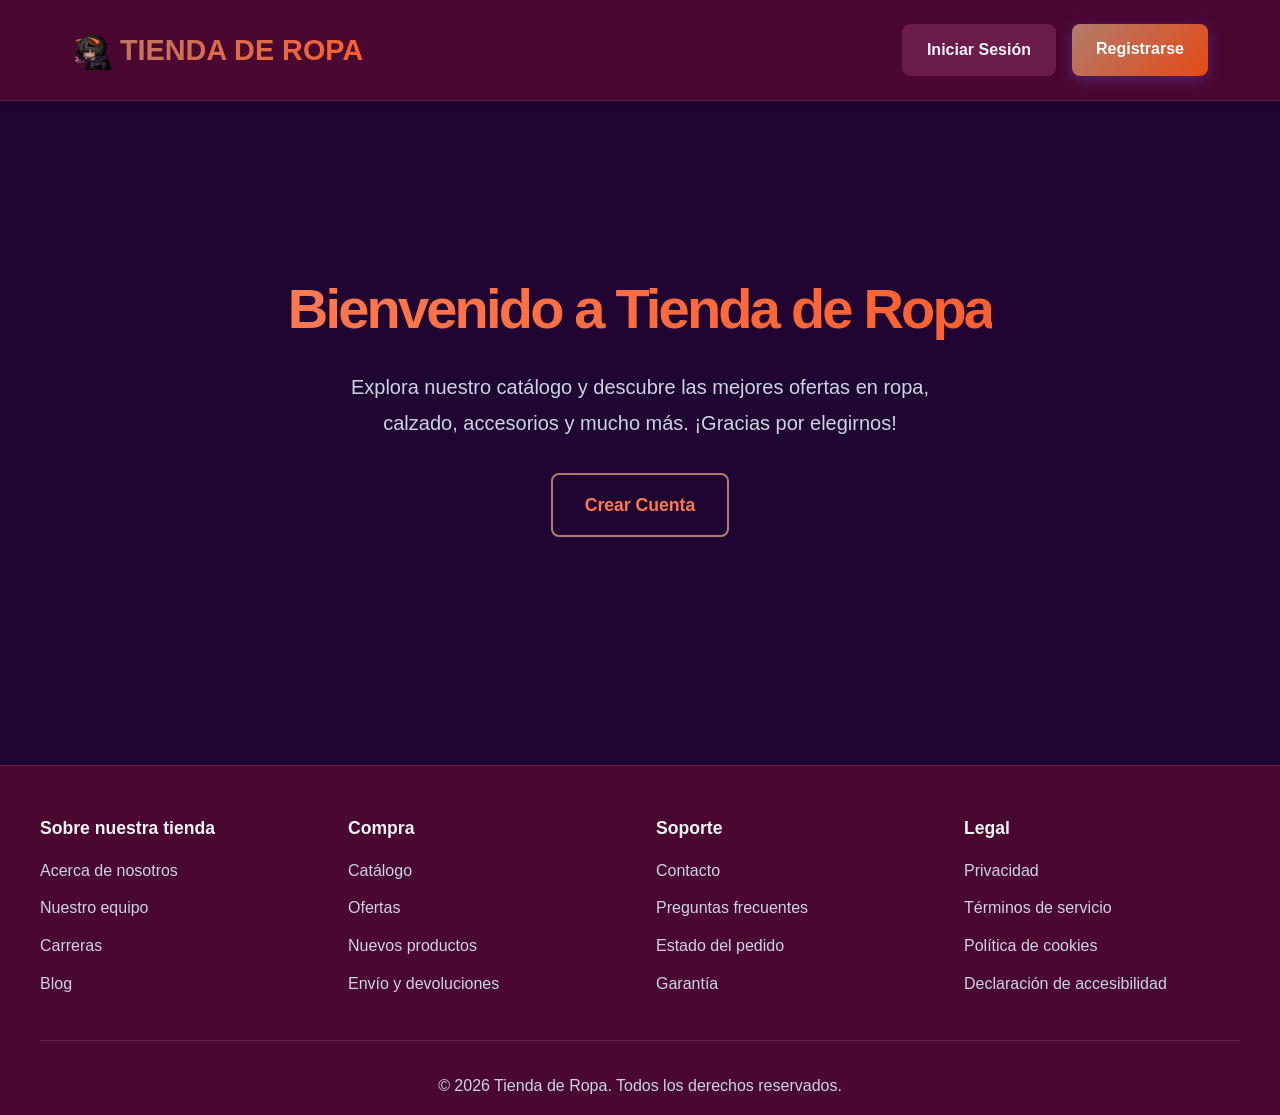
==== IU/index.html @ fde26432 "iu se crea panel de login y regirter ademas se genra la base la pagina base" ====
<!DOCTYPE html>
<html lang="es">
<head>
  <meta charset="UTF-8">
  <meta name="viewport" content="width=device-width, initial-scale=1.0">
  <title>Tienda de Ropa -</title>
  <link rel="icon" type="image/png" href="img/APOLO_2 (1).png">
  <link rel="stylesheet" href="styles.css">
</head>
<body>
  <!-- ==================== HEADER Y NAVEGACIÓN ==================== -->
  <header>
    <nav>
      <div class="logo">
        <img src="img/APOLO_2 (1).png" alt="Logo Tienda de Ropa">
        <a href="index.html">TIENDA DE ROPA</a>
      </div>
    
      </ul>
      <div class="nav-auth">
        <a href="login.html" class="btn btn-secondary">Iniciar Sesión</a>
        <a href="register.html" class="btn btn-primary">Registrarse</a>
      </div>
    </nav>
  </header>


  <section class="hero" id="inicio">
    <h1>Bienvenido a Tienda de Ropa</h1>
    <p>Explora nuestro catálogo y descubre las mejores ofertas en ropa, calzado, accesorios y mucho más. ¡Gracias por elegirnos!</p>
    <div class="hero-buttons">
 
      <a href="register.html" class="btn btn-outline">Crear Cuenta</a>
    </div>
  </section>




  <!-- ==================== FOOTER ==================== -->
  <footer>
    <div class="footer-content">
      <div class="footer-section">
        <h3>Sobre nuestra tienda</h3>
        <ul>
          <li><a href="#">Acerca de nosotros</a></li>
          <li><a href="#">Nuestro equipo</a></li>
          <li><a href="#">Carreras</a></li>
          <li><a href="#">Blog</a></li>
        </ul>
      </div>
      <div class="footer-section">
        <h3>Compra</h3>
        <ul>
          <li><a href="#">Catálogo</a></li>
          <li><a href="#">Ofertas</a></li>
          <li><a href="#">Nuevos productos</a></li>
          <li><a href="#">Envío y devoluciones</a></li>
        </ul>
      </div>
      <div class="footer-section">
        <h3>Soporte</h3>
        <ul>
          <li><a href="#">Contacto</a></li>
          <li><a href="#">Preguntas frecuentes</a></li>
          <li><a href="#">Estado del pedido</a></li>
          <li><a href="#">Garantía</a></li>
        </ul>
      </div>
      <div class="footer-section">
        <h3>Legal</h3>
        <ul>
          <li><a href="#">Privacidad</a></li>
          <li><a href="#">Términos de servicio</a></li>
          <li><a href="#">Política de cookies</a></li>
          <li><a href="#">Declaración de accesibilidad</a></li>
        </ul>
      </div>
    </div>
    <div class="footer-bottom">
      <p>&copy; 2026     Tienda de Ropa. Todos los derechos reservados.</p>
    </div>
  </footer>

  <script>
    // Agregar funcionalidad a los botones (conectar con backend después)
    document.querySelectorAll('.btn-primary').forEach(btn => {
      btn.addEventListener('click', function(e) {
        if (this.textContent.includes('Agregar al Carrito')) {
          e.preventDefault();
          alert('Producto agregado al carrito. Pronto se conectará con el backend.');
        }
      });
    });
  </script>
</body>
</html>
---- IU/styles.css ----
/* ==================== RESET Y VARIABLES ==================== */
* {
  margin: 0;
  padding: 0;
  box-sizing: border-box;
}

:root {
  --primary: #b17b6d;
  --primary-light: #ff7a52;
  --primary-dark: #e64914;
  --secondary: #ff5e2c;
  --background: #200432;
  --surface: #4a0730;
  --surface-light: #6b1b47;
  --text-primary: #f1f5f9;
  --text-secondary: #cbd5e1;
  --accent: #ff5e2c;
  --error: #ef4444;
  --success: #22c55e;
  --border-color: #6b1b47;
}

/* ==================== TIPOGRAFÍA Y BASE ==================== */
html {
  scroll-behavior: smooth;
}

body {
  font-family: 'Segoe UI', Tahoma, Geneva, Verdana, sans-serif;
  background: var(--background);
  color: var(--text-primary);
  line-height: 1.6;
  overflow-x: hidden;
}

a {
  text-decoration: none;
  color: var(--primary-light);
  transition: color 0.3s ease;
}

a:hover {
  color: var(--primary);
}

/* ==================== HEADER Y NAVEGACIÓN ==================== */
header {
  background: var(--surface);
  padding: 1.5rem 0;
  position: sticky;
  top: 0;
  z-index: 100;
  border-bottom: 1px solid var(--border-color);
  box-shadow: 0 2px 10px rgba(0, 0, 0, 0.2);
}

nav {
  max-width: 1200px;
  margin: 0 auto;
  display: flex;
  justify-content: space-between;
  align-items: center;
  padding: 0 2rem;
}

.logo {
  font-size: 1.8rem;
  font-weight: 700;
  background: linear-gradient(135deg, var(--primary), var(--secondary));
  -webkit-background-clip: text;
  -webkit-text-fill-color: transparent;
  background-clip: text;
  display: flex;
  align-items: center;
  gap: 0.5rem;
}

.logo img {
  width: 40px;
  height: 40px;
}

.nav-links {
  display: flex;
  gap: 2rem;
  list-style: none;
}

.nav-links a {
  color: var(--text-secondary);
  transition: color 0.3s ease;
  font-weight: 500;
}

.nav-links a:hover {
  color: var(--primary-light);
}

.nav-auth {
  display: flex;
  gap: 1rem;
}

/* ==================== BOTONES ==================== */
.btn {
  padding: 0.75rem 1.5rem;
  border: none;
  border-radius: 0.5rem;
  font-size: 1rem;
  font-weight: 600;
  cursor: pointer;
  transition: all 0.3s ease;
  text-decoration: none;
  display: inline-block;
  text-align: center;
}

.btn-primary {
  background: linear-gradient(135deg, var(--primary), var(--primary-dark));
  color: white;
  box-shadow: 0 4px 15px rgba(99, 102, 241, 0.3);
}

.btn-primary:hover {
  transform: translateY(-2px);
  box-shadow: 0 6px 20px rgba(99, 102, 241, 0.4);
}

.btn-secondary {
  background: var(--surface-light);
  color: var(--text-primary);
  border: 1px solid var(--border-color);
}

.btn-secondary:hover {
  background: var(--border-color);
}

.btn-outline {
  background: transparent;
  border: 2px solid var(--primary);
  color: var(--primary-light);
}

.btn-outline:hover {
  background: var(--primary);
  color: white;
}

/* ==================== HERO SECTION ==================== */
.hero {
  max-width: 1200px;
  margin: 0 auto;
  padding: 4rem 2rem;
  text-align: center;
  min-height: 600px;
  display: flex;
  flex-direction: column;
  justify-content: center;
  align-items: center;
}

.hero h1 {
  font-size: 3.5rem;
  margin-bottom: 1rem;
  background: linear-gradient(135deg, var(--primary-light), var(--secondary));
  -webkit-background-clip: text;
  -webkit-text-fill-color: transparent;
  background-clip: text;
  font-weight: 800;
  letter-spacing: -0.05em;
}

.hero p {
  font-size: 1.25rem;
  color: var(--text-secondary);
  margin-bottom: 2rem;
  max-width: 600px;
  line-height: 1.8;
}

.hero-buttons {
  display: flex;
  gap: 1rem;
  justify-content: center;
  flex-wrap: wrap;
}

.hero-buttons .btn {
  padding: 1rem 2rem;
  font-size: 1.1rem;
}

/* ==================== FEATURED PRODUCTS ==================== */
.section {
  max-width: 1200px;
  margin: 0 auto;
  padding: 4rem 2rem;
}

.section-header {
  text-align: center;
  margin-bottom: 3rem;
}

.section-header h2 {
  font-size: 2.5rem;
  margin-bottom: 0.5rem;
  color: var(--text-primary);
}

.section-header p {
  font-size: 1.1rem;
  color: var(--text-secondary);
}

.products-grid {
  display: grid;
  grid-template-columns: repeat(auto-fill, minmax(250px, 1fr));
  gap: 2rem;
}

.product-card {
  background: var(--surface);
  border-radius: 0.75rem;
  overflow: hidden;
  border: 1px solid var(--border-color);
  transition: all 0.3s ease;
  display: flex;
  flex-direction: column;
}

.product-card:hover {
  transform: translateY(-5px);
  border-color: var(--primary);
  box-shadow: 0 10px 30px rgba(99, 102, 241, 0.2);
}

.product-image {
  width: 100%;
  height: 200px;
  background: linear-gradient(135deg, var(--primary), var(--primary-dark));
  display: flex;
  align-items: center;
  justify-content: center;
  color: white;
  font-size: 0.9rem;
  text-align: center;
  padding: 1rem;
}

.product-info {
  padding: 1.5rem;
  flex: 1;
  display: flex;
  flex-direction: column;
  justify-content: space-between;
}

.product-name {
  font-size: 1.1rem;
  font-weight: 600;
  margin-bottom: 0.5rem;
  color: var(--text-primary);
}

.product-description {
  font-size: 0.9rem;
  color: var(--text-secondary);
  margin-bottom: 1rem;
}

.product-price {
  font-size: 1.3rem;
  font-weight: 700;
  color: var(--accent);
  margin-bottom: 1rem;
}

.product-card .btn {
  width: 100%;
}

/* ==================== FOOTER ==================== */
footer {
  background: var(--surface);
  border-top: 1px solid var(--border-color);
  padding: 3rem 2rem 1rem;
  margin-top: 4rem;
}

.footer-content {
  max-width: 1200px;
  margin: 0 auto;
  display: grid;
  grid-template-columns: repeat(auto-fit, minmax(200px, 1fr));
  gap: 2rem;
  margin-bottom: 2rem;
}

.footer-section h3 {
  margin-bottom: 1rem;
  color: var(--text-primary);
  font-size: 1.1rem;
}

.footer-section ul {
  list-style: none;
}

.footer-section ul li {
  margin-bottom: 0.75rem;
}

.footer-section ul a {
  color: var(--text-secondary);
}

.footer-bottom {
  max-width: 1200px;
  margin: 0 auto;
  padding-top: 2rem;
  border-top: 1px solid var(--border-color);
  text-align: center;
  color: var(--text-secondary);
}

/* ==================== FORMS ==================== */
.auth-container {
  min-height: 100vh;
  display: flex;
  align-items: center;
  justify-content: center;
  padding: 2rem;
  background: linear-gradient(135deg, var(--background), var(--surface));
}

.auth-wrapper {
  width: 100%;
  max-width: 900px;
  display: grid;
  grid-template-columns: 1fr 1fr;
  gap: 0;
  background: var(--surface);
  border-radius: 1rem;
  overflow: hidden;
  box-shadow: 0 20px 60px rgba(0, 0, 0, 0.3);
  border: 1px solid var(--border-color);
}

.auth-side {
  padding: 3rem;
  display: flex;
  flex-direction: column;
  justify-content: center;
  background: linear-gradient(135deg, var(--primary), var(--primary-dark));
}

.auth-side h2 {
  font-size: 2rem;
  margin-bottom: 1rem;
  color: white;
  font-weight: 800;
}

.auth-side p {
  color: rgba(255, 255, 255, 0.8);
  font-size: 1.1rem;
  line-height: 1.8;
  margin-bottom: 2rem;
}

.auth-features {
  display: flex;
  flex-direction: column;
  gap: 1rem;
}

.auth-feature {
  display: flex;
  gap: 1rem;
  align-items: flex-start;
}

.auth-feature-icon {
  width: 24px;
  height: 24px;
  background: rgba(255, 255, 255, 0.3);
  border-radius: 50%;
  display: flex;
  align-items: center;
  justify-content: center;
  flex-shrink: 0;
  color: white;
  font-weight: bold;
}

.auth-feature-text {
  color: rgba(255, 255, 255, 0.9);
  font-size: 0.95rem;
}

.form-container {
  padding: 3rem;
  display: flex;
  flex-direction: column;
  justify-content: center;
}

.form-header {
  margin-bottom: 2rem;
}

.form-tag {
  display: inline-block;
  background: var(--primary);
  color: rgb(0, 0, 0);
  padding: 0.35rem 0.75rem;
  border-radius: 2rem;
  font-size: 0.75rem;
  font-weight: 700;
  text-transform: uppercase;
  margin-bottom: 0.75rem;
}

.form-header h2 {
  font-size: 2rem;
  margin-bottom: 0.5rem;
  color: var(--text-primary);
}

.form-header p {
  color: var(--text-secondary);
  font-size: 0.95rem;
}

.form-group {
  margin-bottom: 1.5rem;
}

.form-group label {
  display: block;
  margin-bottom: 0.5rem;
  color: var(--text-primary);
  font-weight: 600;
  font-size: 0.95rem;
}

.form-group input,
.form-group textarea,
.form-group select {
  width: 100%;
  padding: 0.75rem 1rem;
  background: var(--background);
  border: 1px solid var(--border-color);
  border-radius: 0.5rem;
  color: var(--text-primary);
  font-size: 1rem;
  transition: all 0.3s ease;
}

.form-group input:focus,
.form-group textarea:focus,
.form-group select:focus {
  outline: none;
  border-color: var(--primary);
  background: var(--background);
  box-shadow: 0 0 0 3px rgba(99, 102, 241, 0.1);
}

.form-group input::placeholder {
  color: var(--text-secondary);
}

.form-group textarea {
  resize: vertical;
  min-height: 100px;
}

.form-options {
  display: flex;
  justify-content: space-between;
  align-items: center;
  margin-bottom: 1.5rem;
}

.checkbox-wrap {
  display: flex;
  align-items: center;
  gap: 0.5rem;
  cursor: pointer;
  color: var(--text-secondary);
  font-size: 0.95rem;
}

.checkbox-wrap input {
  width: auto;
  cursor: pointer;
  accent-color: var(--primary);
}

.form-options .link {
  color: var(--primary-light);
  font-size: 0.95rem;
}

.form-divider {
  display: flex;
  align-items: center;
  margin: 1.5rem 0;
  gap: 1rem;
  color: var(--text-secondary);
}

.form-divider::before,
.form-divider::after {
  content: '';
  flex: 1;
  height: 1px;
  background: var(--border-color);
}

.form-footer {
  text-align: center;
  color: var(--text-secondary);
  font-size: 0.95rem;
}

.form-footer a {
  color: var(--primary-light);
  font-weight: 600;
}

.form-submit {
  width: 100%;
  padding: 0.85rem;
  margin-top: 1rem;
}

/* ==================== RESPONSIVE DESIGN ==================== */
@media (max-width: 768px) {
  nav {
    padding: 0 1rem;
    flex-direction: column;
    gap: 1rem;
  }

  .nav-links {
    flex-wrap: wrap;
    justify-content: center;
  }

  .hero h1 {
    font-size: 2rem;
  }

  .hero p {
    font-size: 1rem;
  }

  .hero-buttons {
    flex-direction: column;
    align-items: center;
  }

  .auth-wrapper {
    grid-template-columns: 1fr;
  }

  .auth-side {
    display: none;
  }

  .form-container {
    padding: 2rem;
  }

  .section {
    padding: 2rem 1rem;
  }

  .section-header h2 {
    font-size: 1.8rem;
  }

  .products-grid {
    grid-template-columns: repeat(auto-fill, minmax(200px, 1fr));
    gap: 1.5rem;
  }

  .footer-content {
    grid-template-columns: 1fr;
    gap: 1.5rem;
  }
}

@media (max-width: 480px) {
  .hero h1 {
    font-size: 1.5rem;
  }

  .logo {
    font-size: 1.3rem;
  }

  .btn {
    padding: 0.6rem 1.2rem;
    font-size: 0.9rem;
  }

  .products-grid {
    grid-template-columns: 1fr;
  }
}
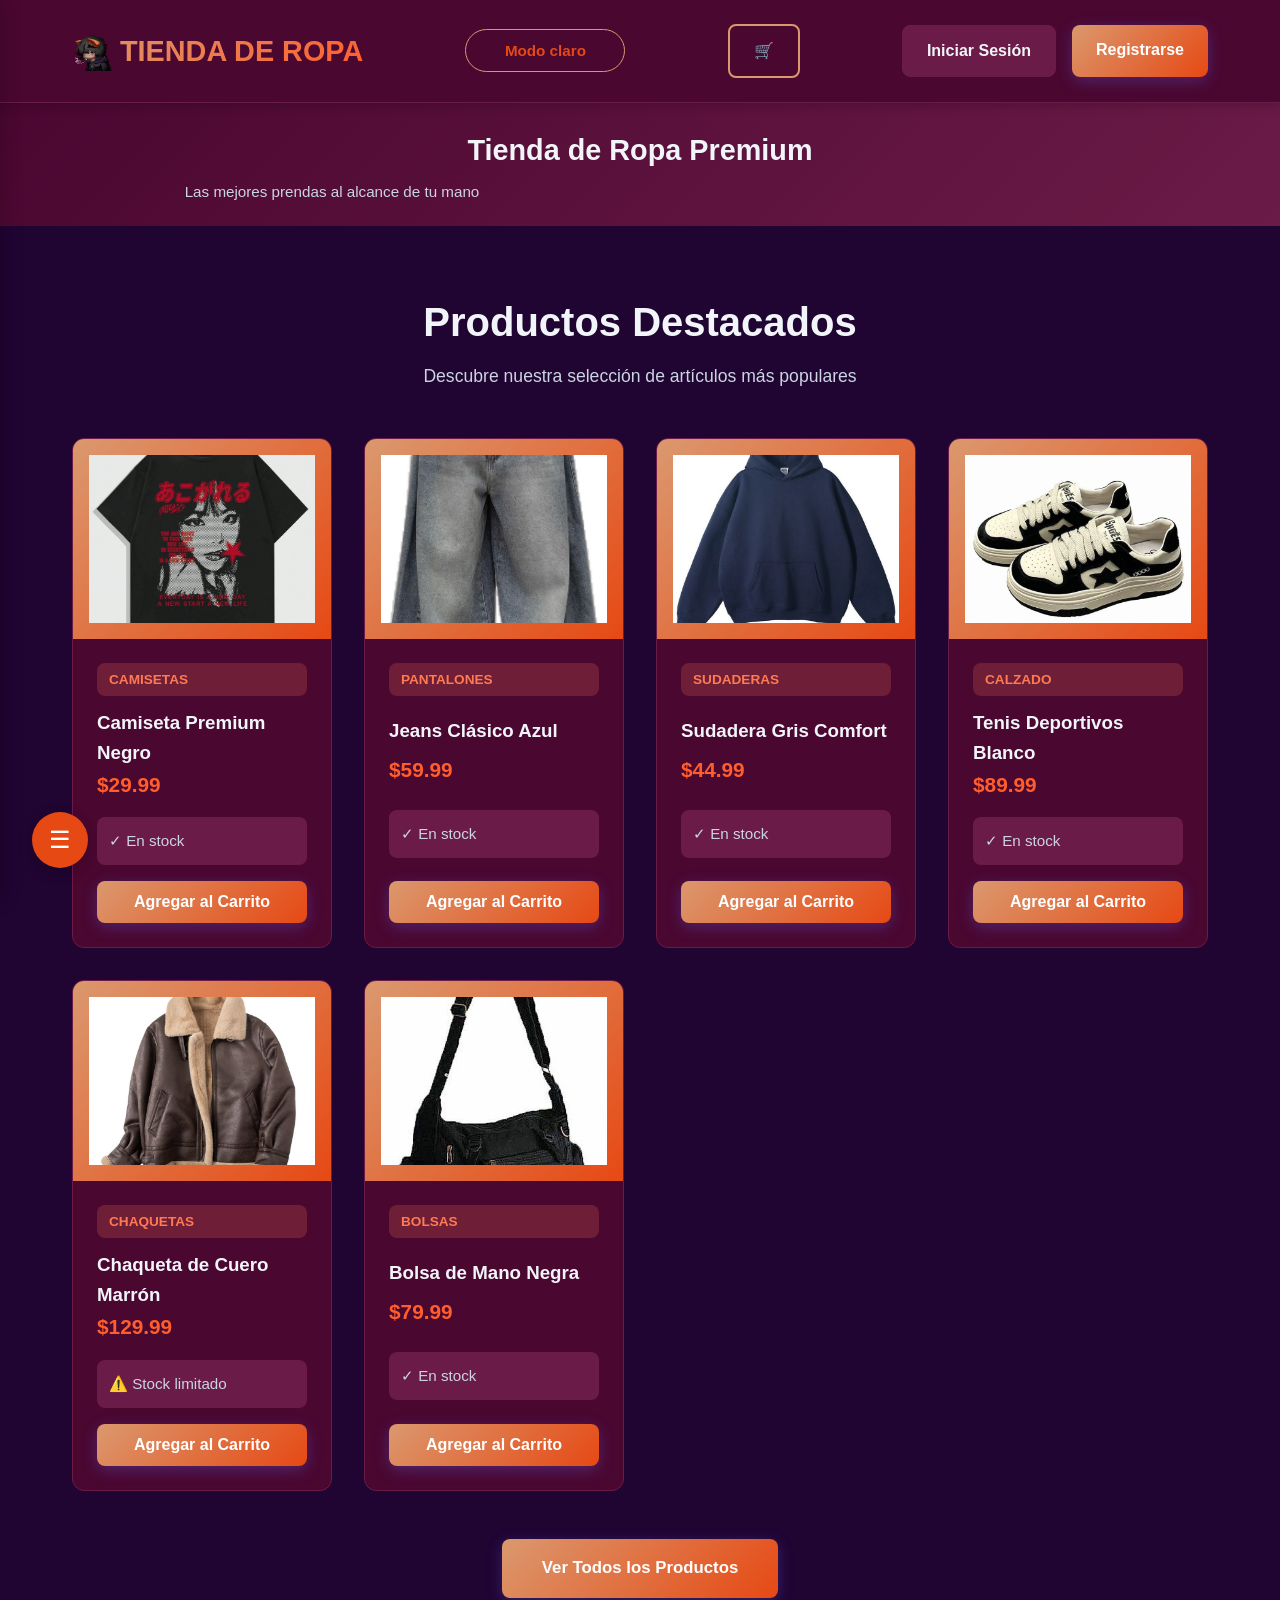
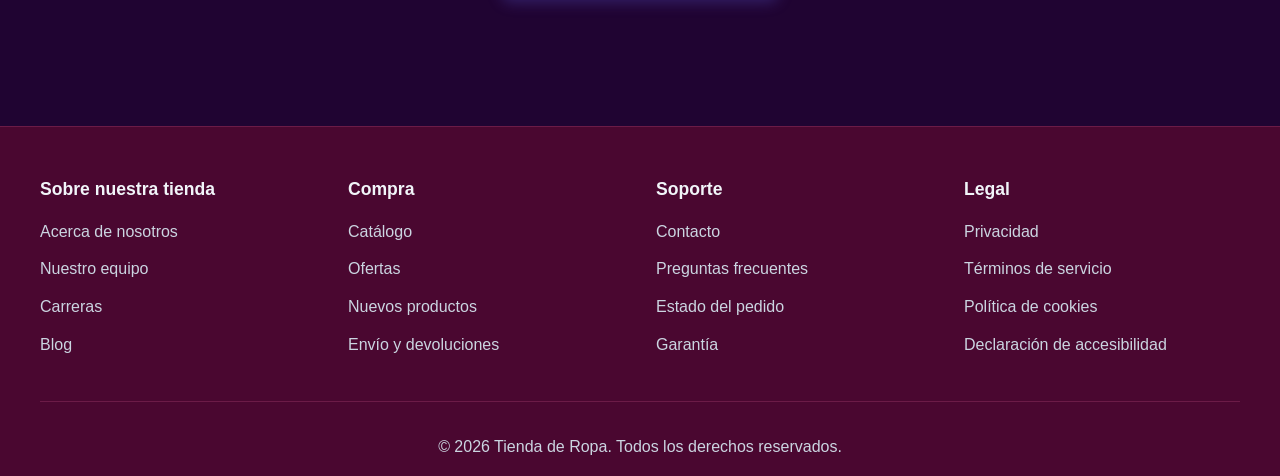
==== commit f4d5ab0b: "se agrega carrito" ====
--- a/IU/index.html
+++ b/IU/index.html
@@ -6,17 +6,21 @@
   <title>Tienda de Ropa -</title>
   <link rel="icon" type="image/png" href="img/APOLO_2 (1).png">
   <link rel="stylesheet" href="styles.css">
+  <link rel="stylesheet" href="sidebar-styles.css">
 </head>
 <body>
   <!-- ==================== HEADER Y NAVEGACIÓN ==================== -->
   <header>
     <nav>
-      <div class="logo">
+      <a href="index.html" class="logo">
         <img src="img/APOLO_2 (1).png" alt="Logo Tienda de Ropa">
-        <a href="index.html">TIENDA DE ROPA</a>
-      </div>
+        <span>TIENDA DE ROPA</span>
+      </a>
     
-      </ul>
+      <button id="themeToggle" class="btn btn-outline theme-toggle" type="button">Modo oscuro</button>
+      <a href="cart.html" class="btn btn-outline cart-btn" title="Carrito de compras">
+        🛒 <span id="cartCount" class="cart-count"></span>
+      </a>
       <div class="nav-auth">
         <a href="login.html" class="btn btn-secondary">Iniciar Sesión</a>
         <a href="register.html" class="btn btn-primary">Registrarse</a>
@@ -26,16 +30,23 @@
 
 
   <section class="hero" id="inicio">
-    <h1>Bienvenido a Tienda de Ropa</h1>
-    <p>Explora nuestro catálogo y descubre las mejores ofertas en ropa, calzado, accesorios y mucho más. ¡Gracias por elegirnos!</p>
-    <div class="hero-buttons">
- 
-      <a href="register.html" class="btn btn-outline">Crear Cuenta</a>
+    <h1>Tienda de Ropa Premium</h1>
+    <p class="center">Las mejores prendas al alcance de tu mano</p>
+  </section>
+
+  <!-- ==================== PRODUCTOS DESTACADOS ==================== -->
+  <section class="products-section" id="productos">
+    <div class="section-header">
+      <h2>Productos Destacados</h2>
+      <p>Descubre nuestra selección de artículos más populares</p>
+    </div>
+    <div class="products-grid" id="productsContainer">
+      <!-- Los productos se cargarán aquí con JavaScript -->
+    </div>
+    <div class="section-footer">
+      <a href="products.html" class="btn btn-primary">Ver Todos los Productos</a>
     </div>
   </section>
-
-
-
 
   <!-- ==================== FOOTER ==================== -->
   <footer>
@@ -93,5 +104,86 @@
       });
     });
   </script>
+  <script src="theme-switch.js"></script>
+  <script src="sidebar-manager.js"></script>
+  <script src="cart-counter.js"></script>
+  <script src="add-to-cart.js"></script>
+  <script>
+    // Productos destacados
+    const featuredProducts = [
+      {
+        id: 1,
+        name: 'Camiseta Premium Negro',
+        price: 29.99,
+        stock: 45,
+        category: 'Camisetas',
+        image: 'productos/camiseta.jpg'
+      },
+      {
+        id: 2,
+        name: 'Jeans Clásico Azul',
+        price: 59.99,
+        stock: 32,
+        category: 'Pantalones',
+        image: 'productos/pantaloners.jpg'
+      },
+      {
+        id: 3,
+        name: 'Sudadera Gris Comfort',
+        price: 44.99,
+        stock: 28,
+        category: 'Sudaderas',
+        image: 'productos/sudadera.jpg'
+      },
+      {
+        id: 4,
+        name: 'Tenis Deportivos Blanco',
+        price: 89.99,
+        stock: 15,
+        category: 'Calzado',
+        image: 'productos/tenis.jpg'
+      },
+      {
+        id: 5,
+        name: 'Chaqueta de Cuero Marrón',
+        price: 129.99,
+        stock: 8,
+        category: 'Chaquetas',
+        image: 'productos/chaqueta de cuero marron.jpg'
+      },
+      {
+        id: 6,
+        name: 'Bolsa de Mano Negra',
+        price: 79.99,
+        stock: 18,
+        category: 'Bolsas',
+        image: 'productos/Bolsa de Mano Negra.jpg'
+      }
+    ];
+
+    function renderFeaturedProducts() {
+      const container = document.getElementById('productsContainer');
+      container.innerHTML = featuredProducts.map(product => `
+        <div class="product-card">
+          <div class="product-image">
+            <img src="${product.image}" alt="${product.name}" onerror="this.src='data:image/svg+xml,%3Csvg xmlns=%22http://www.w3.org/2000/svg%22 width=%22100%22 height=%22100%22%3E%3Crect fill=%22%23ddd%22 width=%22100%22 height=%22100%22/%3E%3Ctext x=%2250%25%22 y=%2250%25%22 text-anchor=%22middle%22 dy=%22.3em%22 fill=%22%23666%22%3E🛍️%3C/text%3E%3C/svg%3E'" />
+          </div>
+          <div class="product-info">
+            <span class="product-category">${product.category}</span>
+            <h3>${product.name}</h3>
+            <p class="product-price">$${product.price.toFixed(2)}</p>
+            <div class="product-stock">
+              <span>${product.stock > 10 ? '✓ En stock' : product.stock > 0 ? '⚠️ Stock limitado' : 'Agotado'}</span>
+            </div>
+            <button class="btn btn-primary" onclick="addToCart(${product.id}, '${product.name}', 1, {price: ${product.price}, image: '${product.image}', category: '${product.category}'})">Agregar al Carrito</button>
+          </div>
+        </div>
+      `).join('');
+    }
+
+    document.addEventListener('DOMContentLoaded', () => {
+      renderFeaturedProducts();
+    });
+  </script>
 </body>
 </html>
--- a/IU/styles.css
+++ b/IU/styles.css
@@ -1,4 +1,3 @@
-/* ==================== RESET Y VARIABLES ==================== */
 * {
   margin: 0;
   padding: 0;
@@ -6,22 +5,48 @@
 }
 
 :root {
-  --primary: #b17b6d;
+  --primary: #db986e;
   --primary-light: #ff7a52;
   --primary-dark: #e64914;
   --secondary: #ff5e2c;
   --background: #200432;
   --surface: #4a0730;
+  --surface-strong: #6b1b47;
   --surface-light: #6b1b47;
+  --surface-muted: rgba(255, 255, 255, 0.04);
   --text-primary: #f1f5f9;
   --text-secondary: #cbd5e1;
   --accent: #ff5e2c;
   --error: #ef4444;
   --success: #22c55e;
   --border-color: #6b1b47;
-}
-
-/* ==================== TIPOGRAFÍA Y BASE ==================== */
+  --shadow: rgba(0, 0, 0, 0.2);
+}
+
+body.theme-dark {
+  --background: #200432;
+  --surface: #4a0730;
+  --surface-strong: #6b1b47;
+  --surface-light: #6b1b47;
+  --surface-muted: rgba(255, 255, 255, 0.04);
+  --text-primary: #f1f5f9;
+  --text-secondary: #cbd5e1;
+  --border-color: #6b1b47;
+  --shadow: rgba(0, 0, 0, 0.2);
+}
+
+body.theme-light {
+  --background: #fdf7ed;
+  --surface: #ffffff;
+  --surface-strong: #f0e3d3;
+  --surface-light: #fde7cc;
+  --surface-muted: #fff5ec;
+  --text-primary: #1f1a17;
+  --text-secondary: #6b5b4d;
+  --border-color: #e1c5ac;
+  --shadow: rgba(0, 0, 0, 0.08);
+}
+
 html {
   scroll-behavior: smooth;
 }
@@ -44,7 +69,6 @@
   color: var(--primary);
 }
 
-/* ==================== HEADER Y NAVEGACIÓN ==================== */
 header {
   background: var(--surface);
   padding: 1.5rem 0;
@@ -102,7 +126,6 @@
   gap: 1rem;
 }
 
-/* ==================== BOTONES ==================== */
 .btn {
   padding: 0.75rem 1.5rem;
   border: none;
@@ -137,6 +160,12 @@
   background: var(--border-color);
 }
 
+.back-button {
+  display: inline-block;
+  margin-bottom: 1.5rem;
+  padding: 0.75rem 1.25rem;
+}
+
 .btn-outline {
   background: transparent;
   border: 2px solid var(--primary);
@@ -148,36 +177,64 @@
   color: white;
 }
 
-/* ==================== HERO SECTION ==================== */
+.cart-btn {
+  position: relative;
+  display: inline-flex;
+  align-items: center;
+  gap: 0.5rem;
+  border: 2px solid var(--primary);
+  background: transparent;
+  color: var(--primary-light);
+  padding: 0.75rem 1.5rem;
+  border-radius: 0.5rem;
+  font-weight: 600;
+  transition: all 0.3s ease;
+  text-decoration: none;
+  cursor: pointer;
+}
+
+.cart-btn:hover {
+  background: var(--primary);
+  color: white;
+}
+
+.cart-count {
+  position: absolute;
+  top: -8px;
+  right: -8px;
+  background: var(--error);
+  color: white;
+  border-radius: 50%;
+  width: 24px;
+  height: 24px;
+  display: flex;
+  align-items: center;
+  justify-content: center;
+  font-size: 0.75rem;
+  font-weight: 700;
+  min-width: 20px;
+}
+
 .hero {
-  max-width: 1200px;
-  margin: 0 auto;
-  padding: 4rem 2rem;
+  background: linear-gradient(135deg, var(--surface), var(--surface-light));
+  padding: 1.5rem 2rem;
   text-align: center;
-  min-height: 600px;
-  display: flex;
-  flex-direction: column;
-  justify-content: center;
-  align-items: center;
+  margin-top: 0;
 }
 
 .hero h1 {
-  font-size: 3.5rem;
-  margin-bottom: 1rem;
-  background: linear-gradient(135deg, var(--primary-light), var(--secondary));
-  -webkit-background-clip: text;
-  -webkit-text-fill-color: transparent;
-  background-clip: text;
-  font-weight: 800;
-  letter-spacing: -0.05em;
+  font-size: 1.8rem;
+  color: var(--text-primary);
+  margin-bottom: 0.5rem;
+  font-weight: 700;
 }
 
 .hero p {
-  font-size: 1.25rem;
-  color: var(--text-secondary);
-  margin-bottom: 2rem;
+  font-size: 0.95rem;
+  color: var(--text-secondary);
+  margin-bottom: 0;
   max-width: 600px;
-  line-height: 1.8;
+  line-height: 1.4;
 }
 
 .hero-buttons {
@@ -192,7 +249,6 @@
   font-size: 1.1rem;
 }
 
-/* ==================== FEATURED PRODUCTS ==================== */
 .section {
   max-width: 1200px;
   margin: 0 auto;
@@ -248,6 +304,13 @@
   font-size: 0.9rem;
   text-align: center;
   padding: 1rem;
+  overflow: hidden;
+}
+
+.product-image img {
+  width: 100%;
+  height: 100%;
+  object-fit: cover;
 }
 
 .product-info {
@@ -282,7 +345,6 @@
   width: 100%;
 }
 
-/* ==================== FOOTER ==================== */
 footer {
   background: var(--surface);
   border-top: 1px solid var(--border-color);
@@ -326,7 +388,6 @@
   color: var(--text-secondary);
 }
 
-/* ==================== FORMS ==================== */
 .auth-container {
   min-height: 100vh;
   display: flex;
@@ -347,14 +408,37 @@
   overflow: hidden;
   box-shadow: 0 20px 60px rgba(0, 0, 0, 0.3);
   border: 1px solid var(--border-color);
+  min-height: 620px;
 }
 
 .auth-side {
-  padding: 3rem;
-  display: flex;
-  flex-direction: column;
+  padding: 1rem;
+  display: flex;
+  align-items: stretch;
   justify-content: center;
-  background: linear-gradient(135deg, var(--primary), var(--primary-dark));
+  background: linear-gradient(135deg, var(--background), var(--surface));
+}
+
+.image-panel {
+  width: 100%;
+  height: 100%;
+  padding: 1rem;
+  border-radius: 1.25rem;
+  background: linear-gradient(135deg, rgba(255, 255, 255, 0.04), rgba(255, 255, 255, 0.06));
+  box-shadow: inset 0 0 0 1px rgba(255, 255, 255, 0.08);
+  display: flex;
+  align-items: center;
+  justify-content: center;
+}
+
+.auth-image {
+  width: 100%;
+  height: 100%;
+  object-fit: cover;
+  display: block;
+  border-radius: 1rem;
+  border: 1px solid rgba(255, 255, 255, 0.12);
+  box-shadow: 0 18px 50px rgba(0, 0, 0, 0.25);
 }
 
 .auth-side h2 {
@@ -409,19 +493,22 @@
 }
 
 .form-header {
+  display: block;
   margin-bottom: 2rem;
 }
 
-.form-tag {
-  display: inline-block;
-  background: var(--primary);
-  color: rgb(0, 0, 0);
-  padding: 0.35rem 0.75rem;
-  border-radius: 2rem;
-  font-size: 0.75rem;
-  font-weight: 700;
-  text-transform: uppercase;
-  margin-bottom: 0.75rem;
+.back-button {
+  display: inline-flex;
+  align-items: center;
+  justify-content: center;
+  padding: 0.75rem 1.25rem;
+  min-width: 130px;
+  white-space: nowrap;
+  margin-bottom: 1.25rem;
+}
+
+.form-intro {
+  display: block;
 }
 
 .form-header h2 {
@@ -485,6 +572,10 @@
   margin-bottom: 1.5rem;
 }
 
+.form-actions {
+  margin-top: 1rem;
+}
+
 .checkbox-wrap {
   display: flex;
   align-items: center;
@@ -538,7 +629,300 @@
   margin-top: 1rem;
 }
 
-/* ==================== RESPONSIVE DESIGN ==================== */
+.theme-toggle {
+  min-width: 160px;
+  border-radius: 999px;
+  font-size: 0.95rem;
+  background: transparent;
+  border: 1px solid var(--primary);
+  color: var(--primary-dark);
+}
+
+.dashboard-header,
+.profile-header {
+  display: grid;
+  grid-template-columns: 1fr auto;
+  gap: 1rem;
+  align-items: center;
+  margin-bottom: 2rem;
+}
+
+.dashboard-intro h1,
+.profile-intro h1 {
+  font-size: 2.4rem;
+  margin-bottom: 0.5rem;
+  color: var(--text-primary);
+}
+
+.dashboard-intro p,
+.profile-intro p {
+  color: var(--text-secondary);
+  font-size: 1rem;
+}
+
+.stats-grid {
+  display: grid;
+  grid-template-columns: repeat(auto-fit, minmax(200px, 1fr));
+  gap: 1.5rem;
+  margin-bottom: 2rem;
+}
+
+.stat-card,
+.action-card,
+.profile-panel,
+.summary-card {
+  background: var(--surface);
+  border: 1px solid var(--border-color);
+  border-radius: 1rem;
+  padding: 1.75rem;
+  box-shadow: 0 20px 40px var(--shadow);
+}
+
+.stat-card h3,
+.summary-card h3,
+.action-card h3,
+.profile-panel h2 {
+  margin-bottom: 1rem;
+  color: var(--text-primary);
+}
+
+.stat-card p {
+  font-size: 2.5rem;
+  font-weight: 800;
+  color: var(--primary-dark);
+}
+
+.stat-card span {
+  color: var(--text-secondary);
+  display: block;
+  margin-top: 0.5rem;
+}
+
+.dashboard-actions {
+  display: grid;
+  grid-template-columns: repeat(auto-fit, minmax(170px, 1fr));
+  gap: 1rem;
+  margin-top: 2rem;
+}
+
+.action-card {
+  display: flex;
+  flex-direction: column;
+  gap: 1rem;
+}
+
+.action-card p {
+  color: var(--text-secondary);
+  line-height: 1.6;
+}
+
+.action-card .btn {
+  margin-top: auto;
+}
+
+.table-panel {
+  overflow-x: auto;
+  margin-top: 2rem;
+}
+
+.table-panel table {
+  width: 100%;
+  border-collapse: collapse;
+  min-width: 720px;
+}
+
+.table-panel th,
+.table-panel td {
+  padding: 1rem 1.25rem;
+  border-bottom: 1px solid var(--border-color);
+  text-align: left;
+  color: var(--text-secondary);
+}
+
+.table-panel th {
+  color: var(--text-primary);
+  font-weight: 700;
+}
+
+.table-panel tr:hover {
+  background: var(--surface-muted);
+}
+
+.table-panel .tag {
+  display: inline-flex;
+  align-items: center;
+  gap: 0.35rem;
+  padding: 0.38rem 0.8rem;
+  border-radius: 999px;
+  background: rgba(255, 94, 44, 0.14);
+  color: var(--primary-dark);
+  font-size: 0.88rem;
+  font-weight: 600;
+}
+
+.products-section {
+  max-width: 1200px;
+  margin: 0 auto;
+  padding: 4rem 2rem;
+}
+
+.section-header {
+  text-align: center;
+  margin-bottom: 3rem;
+}
+
+.section-header h2 {
+  font-size: 2.5rem;
+  margin-bottom: 0.5rem;
+  color: var(--text-primary);
+}
+
+.section-header p {
+  font-size: 1.1rem;
+  color: var(--text-secondary);
+}
+
+.product-category {
+  display: inline-block;
+  background: rgba(255, 122, 82, 0.2);
+  color: var(--primary-light);
+  padding: 0.35rem 0.75rem;
+  border-radius: 0.5rem;
+  font-size: 0.85rem;
+  font-weight: 600;
+  margin-bottom: 0.75rem;
+  text-transform: uppercase;
+}
+
+.product-stock {
+  display: flex;
+  align-items: center;
+  gap: 0.5rem;
+  margin-bottom: 1rem;
+  padding: 0.75rem;
+  background: var(--surface-light);
+  border-radius: 0.5rem;
+  font-size: 0.95rem;
+}
+
+.product-stock span {
+  color: var(--text-secondary);
+}
+
+.placeholder-image {
+  font-size: 4rem;
+  opacity: 0.8;
+}
+
+.section-footer {
+  text-align: center;
+  margin-top: 3rem;
+}
+
+.section-footer .btn {
+  padding: 1rem 2.5rem;
+  font-size: 1.05rem;
+}
+
+.profile-page {
+  display: grid;
+  grid-template-columns: 1.6fr 1fr;
+  gap: 2rem;
+}
+
+.profile-panel {
+  display: grid;
+  gap: 1.5rem;
+}
+
+.profile-panel label {
+  font-size: 0.95rem;
+  font-weight: 600;
+  color: var(--text-primary);
+}
+
+.profile-panel input,
+.profile-panel textarea,
+.profile-panel select {
+  background: var(--surface-muted);
+  border: 1px solid var(--border-color);
+  color: var(--text-primary);
+}
+
+.profile-panel textarea {
+  min-height: 120px;
+}
+
+.profile-panel .btn {
+  width: fit-content;
+}
+
+.summary-card {
+  display: flex;
+  flex-direction: column;
+  gap: 1rem;
+}
+
+.summary-card p {
+  color: var(--text-secondary);
+  line-height: 1.7;
+}
+
+/* Notification Styles */
+.notification {
+  position: fixed;
+  top: 20px;
+  right: 20px;
+  padding: 1rem 1.5rem;
+  background: var(--surface);
+  border-radius: 0.5rem;
+  box-shadow: 0 4px 12px var(--shadow);
+  z-index: 9999;
+  opacity: 0;
+  transform: translateX(400px) translateY(-20px);
+  transition: all 0.3s ease;
+  border-left: 4px solid var(--primary);
+  max-width: 300px;
+  font-weight: 500;
+  color: var(--text-primary);
+}
+
+.notification.show {
+  opacity: 1;
+  transform: translateX(0) translateY(0);
+}
+
+.notification-success {
+  border-left-color: var(--success);
+  background: linear-gradient(90deg, rgba(34, 197, 94, 0.1), transparent);
+}
+
+.notification-error {
+  border-left-color: var(--error);
+  background: linear-gradient(90deg, rgba(239, 68, 68, 0.1), transparent);
+}
+
+.notification-warning {
+  border-left-color: var(--warning);
+  background: linear-gradient(90deg, rgba(245, 158, 11, 0.1), transparent);
+}
+
+.notification-info {
+  border-left-color: var(--primary);
+  background: linear-gradient(90deg, rgba(59, 130, 246, 0.1), transparent);
+}
+
+@media (max-width: 980px) {
+  .dashboard-header,
+  .profile-header {
+    grid-template-columns: 1fr;
+  }
+
+  .profile-page {
+    grid-template-columns: 1fr;
+  }
+}
+
 @media (max-width: 768px) {
   nav {
     padding: 0 1rem;
--- a/IU/sidebar-styles.css
+++ b/IU/sidebar-styles.css
@@ -0,0 +1,191 @@
+/* Estilos del Sidebar */
+
+.sidebar {
+  position: fixed;
+  left: -280px;
+  top: 0;
+  width: 280px;
+  height: 100vh;
+  background: var(--surface);
+  border-right: 1px solid var(--border-color);
+  box-shadow: 2px 0 20px var(--shadow);
+  overflow-y: auto;
+  z-index: 1000;
+  transition: left 0.3s ease;
+  display: flex;
+  flex-direction: column;
+}
+
+.sidebar.active {
+  left: 0;
+}
+
+.sidebar-header {
+  padding: 1.5rem;
+  border-bottom: 1px solid var(--border-color);
+  display: flex;
+  justify-content: space-between;
+  align-items: center;
+}
+
+.sidebar-header h3 {
+  color: var(--text-primary);
+  font-size: 1.1rem;
+}
+
+.sidebar-close {
+  background: none;
+  border: none;
+  color: var(--text-primary);
+  font-size: 1.5rem;
+  cursor: pointer;
+  padding: 0;
+  width: 32px;
+  height: 32px;
+  display: flex;
+  align-items: center;
+  justify-content: center;
+}
+
+.sidebar-content {
+  flex: 1;
+  padding: 1.5rem 0;
+}
+
+.sidebar-section {
+  padding: 0 1rem;
+  margin-bottom: 2rem;
+}
+
+.sidebar-section-title {
+  font-size: 0.85rem;
+  font-weight: 700;
+  color: var(--text-secondary);
+  text-transform: uppercase;
+  padding: 0.75rem 1rem;
+  margin-bottom: 0.5rem;
+  letter-spacing: 0.05em;
+}
+
+.sidebar-menu {
+  list-style: none;
+}
+
+.sidebar-menu li {
+  margin: 0;
+}
+
+.sidebar-menu a,
+.sidebar-menu button {
+  display: flex;
+  align-items: center;
+  gap: 0.75rem;
+  padding: 0.75rem 1rem;
+  color: var(--text-secondary);
+  text-decoration: none;
+  border: none;
+  background: none;
+  cursor: pointer;
+  width: 100%;
+  font-size: 0.95rem;
+  transition: all 0.3s ease;
+}
+
+.sidebar-menu a:hover,
+.sidebar-menu button:hover {
+  background: var(--surface-muted);
+  color: var(--text-primary);
+}
+
+.sidebar-footer {
+  padding: 1.5rem;
+  border-top: 1px solid var(--border-color);
+  display: flex;
+  flex-direction: column;
+  gap: 1rem;
+}
+
+.sidebar-footer .btn {
+  width: 100%;
+  padding: 0.65rem 1rem;
+  font-size: 0.9rem;
+}
+
+.sidebar-overlay {
+  position: fixed;
+  top: 0;
+  left: 0;
+  right: 0;
+  bottom: 0;
+  background: rgba(0, 0, 0, 0.5);
+  z-index: 999;
+  opacity: 0;
+  pointer-events: none;
+  transition: opacity 0.3s ease;
+}
+
+.sidebar-overlay.active {
+  opacity: 1;
+  pointer-events: all;
+}
+
+.sidebar-toggle {
+  position: fixed;
+  bottom: 2rem;
+  left: 2rem;
+  width: 56px;
+  height: 56px;
+  background: var(--primary-dark);
+  color: white;
+  border: none;
+  border-radius: 50%;
+  font-size: 1.5rem;
+  cursor: pointer;
+  z-index: 998;
+  box-shadow: 0 4px 15px var(--shadow);
+  display: flex;
+  align-items: center;
+  justify-content: center;
+  transition: all 0.3s ease;
+}
+
+.sidebar-toggle:hover {
+  transform: scale(1.1);
+  box-shadow: 0 6px 20px var(--shadow);
+}
+
+.sidebar-toggle.hide {
+  display: none;
+}
+
+main.with-sidebar {
+  margin-left: 0;
+}
+
+@media (max-width: 768px) {
+  .sidebar {
+    left: -280px;
+  }
+
+  .sidebar-toggle {
+    display: flex;
+  }
+}
+
+.sidebar-icon {
+  font-size: 1.1rem;
+  width: 20px;
+  text-align: center;
+  flex-shrink: 0;
+}
+
+.admin-link {
+  color: var(--primary-light) !important;
+  font-weight: 500;
+  font-size: 0.9rem;
+}
+
+.admin-link:hover {
+  background: rgba(255, 122, 82, 0.1) !important;
+  color: var(--primary) !important;
+}
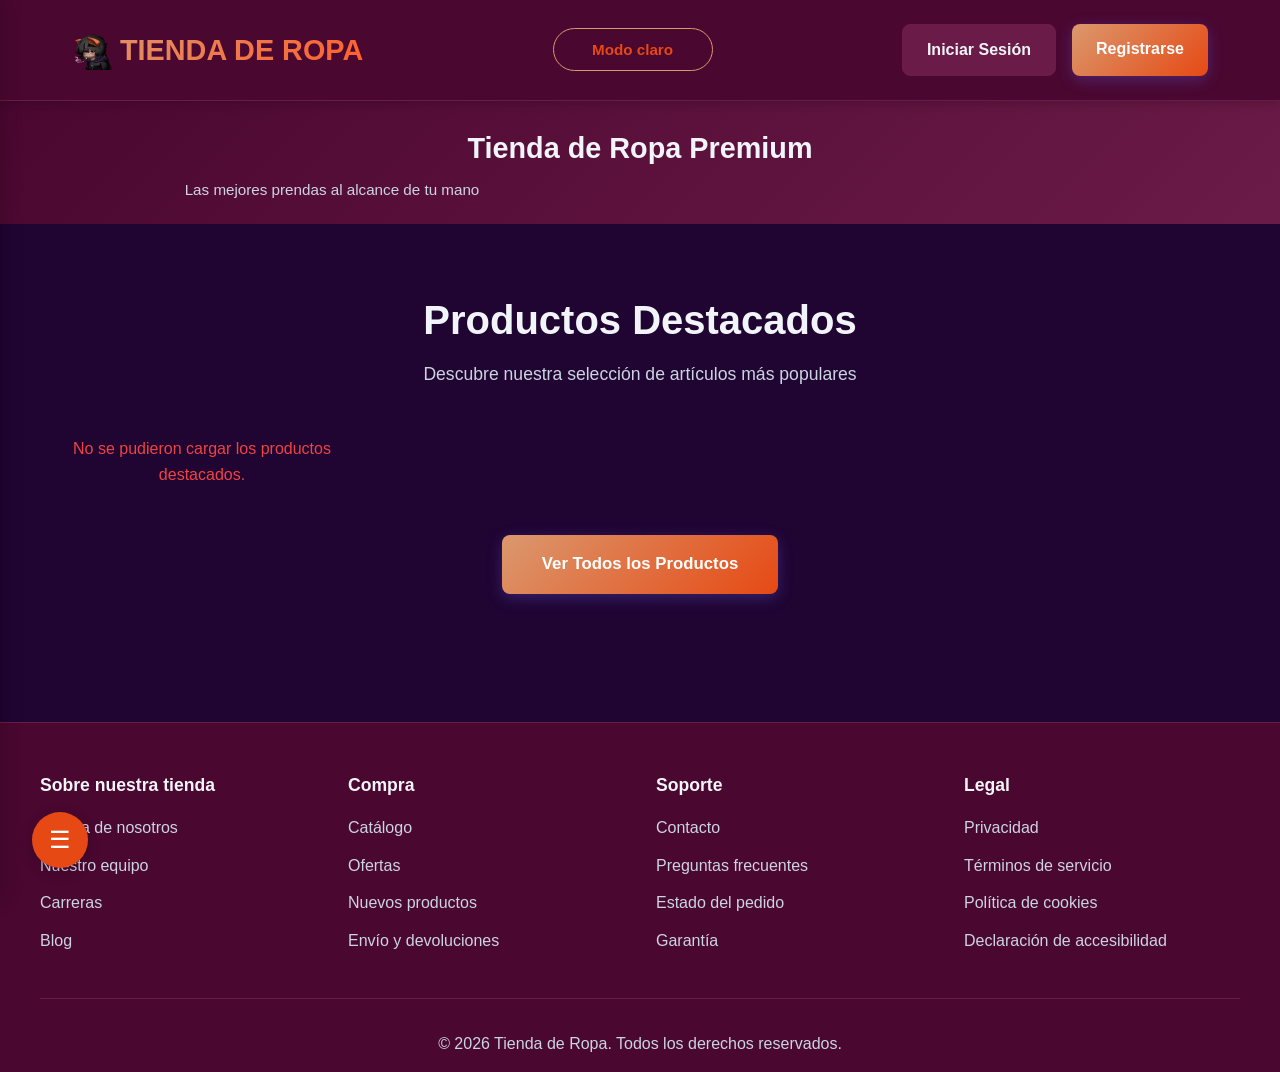
==== commit 2b4515bc: "feat: Destacados en Index con Backend Se implementó la conexión con el backend para los destacados e" ====
--- a/IU/index.html
+++ b/IU/index.html
@@ -12,15 +12,13 @@
   <!-- ==================== HEADER Y NAVEGACIÓN ==================== -->
   <header>
     <nav>
-      <a href="index.html" class="logo">
+      <div class="logo">
         <img src="img/APOLO_2 (1).png" alt="Logo Tienda de Ropa">
-        <span>TIENDA DE ROPA</span>
-      </a>
+        <a href="index.html">TIENDA DE ROPA</a>
+      </div>
     
+      </ul>
       <button id="themeToggle" class="btn btn-outline theme-toggle" type="button">Modo oscuro</button>
-      <a href="cart.html" class="btn btn-outline cart-btn" title="Carrito de compras">
-        🛒 <span id="cartCount" class="cart-count"></span>
-      </a>
       <div class="nav-auth">
         <a href="login.html" class="btn btn-secondary">Iniciar Sesión</a>
         <a href="register.html" class="btn btn-primary">Registrarse</a>
@@ -106,84 +104,7 @@
   </script>
   <script src="theme-switch.js"></script>
   <script src="sidebar-manager.js"></script>
-  <script src="cart-counter.js"></script>
-  <script src="add-to-cart.js"></script>
-  <script>
-    // Productos destacados
-    const featuredProducts = [
-      {
-        id: 1,
-        name: 'Camiseta Premium Negro',
-        price: 29.99,
-        stock: 45,
-        category: 'Camisetas',
-        image: 'productos/camiseta.jpg'
-      },
-      {
-        id: 2,
-        name: 'Jeans Clásico Azul',
-        price: 59.99,
-        stock: 32,
-        category: 'Pantalones',
-        image: 'productos/pantaloners.jpg'
-      },
-      {
-        id: 3,
-        name: 'Sudadera Gris Comfort',
-        price: 44.99,
-        stock: 28,
-        category: 'Sudaderas',
-        image: 'productos/sudadera.jpg'
-      },
-      {
-        id: 4,
-        name: 'Tenis Deportivos Blanco',
-        price: 89.99,
-        stock: 15,
-        category: 'Calzado',
-        image: 'productos/tenis.jpg'
-      },
-      {
-        id: 5,
-        name: 'Chaqueta de Cuero Marrón',
-        price: 129.99,
-        stock: 8,
-        category: 'Chaquetas',
-        image: 'productos/chaqueta de cuero marron.jpg'
-      },
-      {
-        id: 6,
-        name: 'Bolsa de Mano Negra',
-        price: 79.99,
-        stock: 18,
-        category: 'Bolsas',
-        image: 'productos/Bolsa de Mano Negra.jpg'
-      }
-    ];
-
-    function renderFeaturedProducts() {
-      const container = document.getElementById('productsContainer');
-      container.innerHTML = featuredProducts.map(product => `
-        <div class="product-card">
-          <div class="product-image">
-            <img src="${product.image}" alt="${product.name}" onerror="this.src='data:image/svg+xml,%3Csvg xmlns=%22http://www.w3.org/2000/svg%22 width=%22100%22 height=%22100%22%3E%3Crect fill=%22%23ddd%22 width=%22100%22 height=%22100%22/%3E%3Ctext x=%2250%25%22 y=%2250%25%22 text-anchor=%22middle%22 dy=%22.3em%22 fill=%22%23666%22%3E🛍️%3C/text%3E%3C/svg%3E'" />
-          </div>
-          <div class="product-info">
-            <span class="product-category">${product.category}</span>
-            <h3>${product.name}</h3>
-            <p class="product-price">$${product.price.toFixed(2)}</p>
-            <div class="product-stock">
-              <span>${product.stock > 10 ? '✓ En stock' : product.stock > 0 ? '⚠️ Stock limitado' : 'Agotado'}</span>
-            </div>
-            <button class="btn btn-primary" onclick="addToCart(${product.id}, '${product.name}', 1, {price: ${product.price}, image: '${product.image}', category: '${product.category}'})">Agregar al Carrito</button>
-          </div>
-        </div>
-      `).join('');
-    }
-
-    document.addEventListener('DOMContentLoaded', () => {
-      renderFeaturedProducts();
-    });
-  </script>
+  <script src="js/product-card.js"></script>
+  <script src="js/featured.js"></script>
 </body>
 </html>
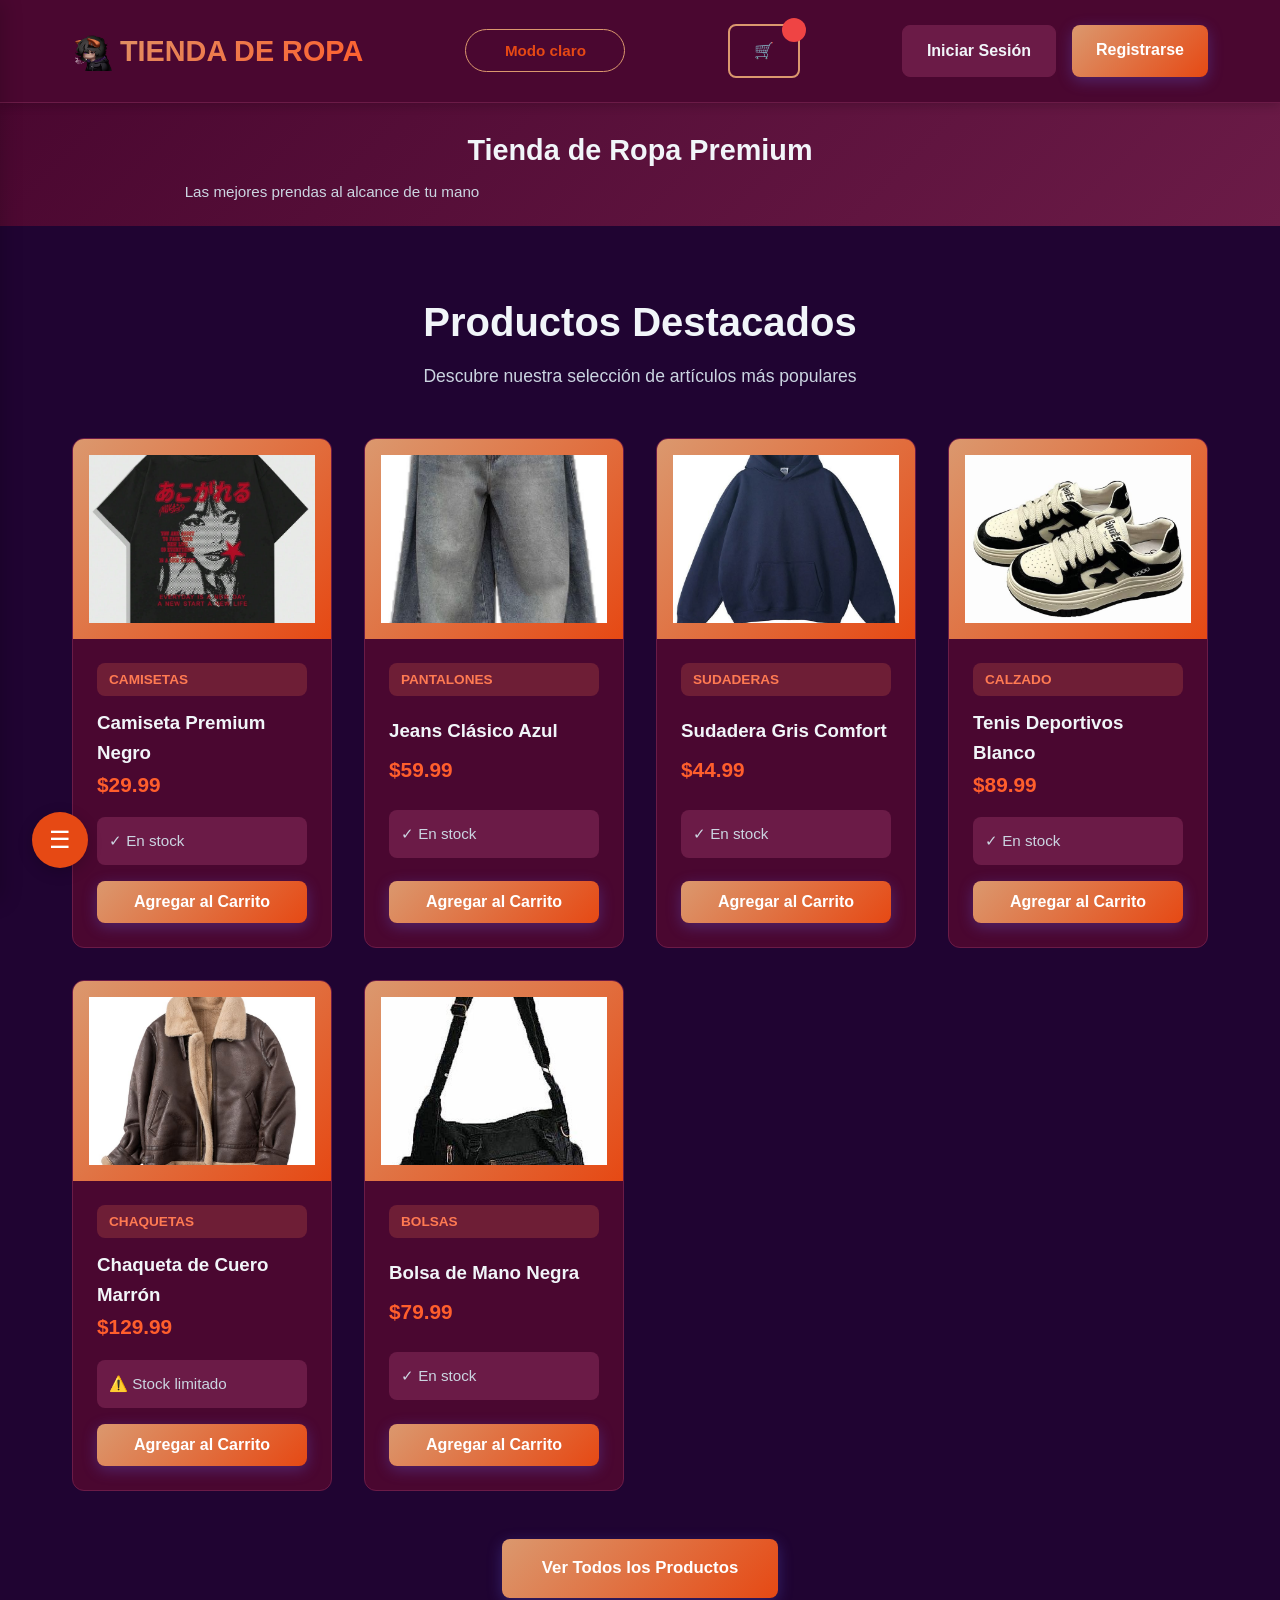
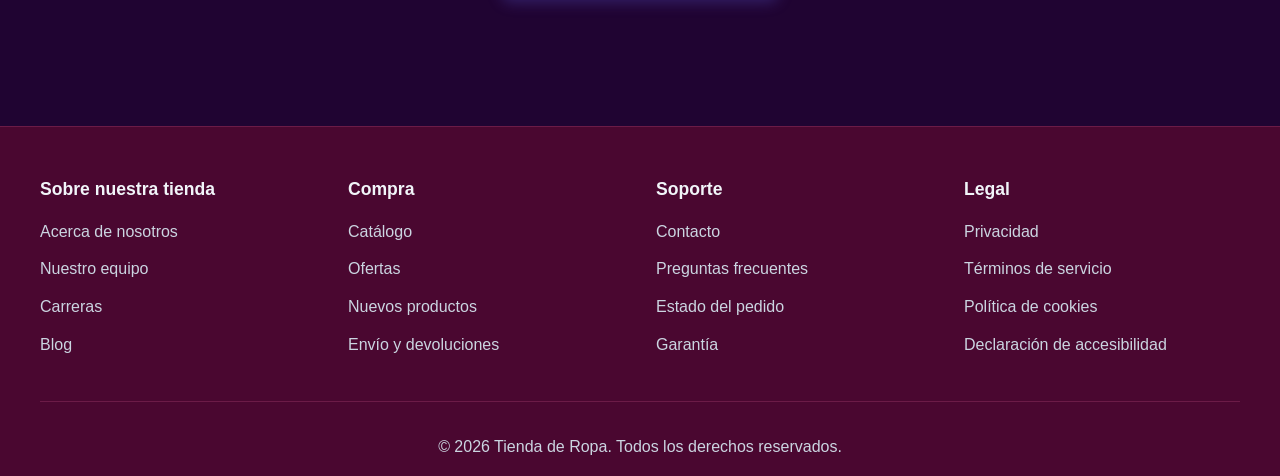
==== commit a1f94224: "Merge branch 'IU' of https://github.com/Santy1042/PF_Sistema_Gestion_Roles into IU" ====
--- a/IU/index.html
+++ b/IU/index.html
@@ -12,13 +12,15 @@
   <!-- ==================== HEADER Y NAVEGACIÓN ==================== -->
   <header>
     <nav>
-      <div class="logo">
+      <a href="index.html" class="logo">
         <img src="img/APOLO_2 (1).png" alt="Logo Tienda de Ropa">
-        <a href="index.html">TIENDA DE ROPA</a>
-      </div>
+        <span>TIENDA DE ROPA</span>
+      </a>
     
-      </ul>
       <button id="themeToggle" class="btn btn-outline theme-toggle" type="button">Modo oscuro</button>
+      <a href="cart.html" class="btn btn-outline cart-btn" title="Carrito de compras">
+        🛒 <span id="cartCount" class="cart-count"></span>
+      </a>
       <div class="nav-auth">
         <a href="login.html" class="btn btn-secondary">Iniciar Sesión</a>
         <a href="register.html" class="btn btn-primary">Registrarse</a>
@@ -104,7 +106,86 @@
   </script>
   <script src="theme-switch.js"></script>
   <script src="sidebar-manager.js"></script>
-  <script src="js/product-card.js"></script>
-  <script src="js/featured.js"></script>
+  <script>
+    // Productos destacados
+    const featuredProducts = [
+      {
+        id: 1,
+        name: 'Camiseta Premium Negro',
+        price: 29.99,
+        stock: 45,
+        category: 'Camisetas',
+        image: 'productos/camiseta.jpg'
+      },
+      {
+        id: 2,
+        name: 'Jeans Clásico Azul',
+        price: 59.99,
+        stock: 32,
+        category: 'Pantalones',
+        image: 'productos/pantaloners.jpg'
+      },
+      {
+        id: 3,
+        name: 'Sudadera Gris Comfort',
+        price: 44.99,
+        stock: 28,
+        category: 'Sudaderas',
+        image: 'productos/sudadera.jpg'
+      },
+      {
+        id: 4,
+        name: 'Tenis Deportivos Blanco',
+        price: 89.99,
+        stock: 15,
+        category: 'Calzado',
+        image: 'productos/tenis.jpg'
+      },
+      {
+        id: 5,
+        name: 'Chaqueta de Cuero Marrón',
+        price: 129.99,
+        stock: 8,
+        category: 'Chaquetas',
+        image: 'productos/chaqueta de cuero marron.jpg'
+      },
+      {
+        id: 6,
+        name: 'Bolsa de Mano Negra',
+        price: 79.99,
+        stock: 18,
+        category: 'Bolsas',
+        image: 'productos/Bolsa de Mano Negra.jpg'
+      }
+    ];
+
+    function renderFeaturedProducts() {
+      const container = document.getElementById('productsContainer');
+      container.innerHTML = featuredProducts.map(product => `
+        <div class="product-card">
+          <div class="product-image">
+            <img src="${product.image}" alt="${product.name}" onerror="this.src='data:image/svg+xml,%3Csvg xmlns=%22http://www.w3.org/2000/svg%22 width=%22100%22 height=%22100%22%3E%3Crect fill=%22%23ddd%22 width=%22100%22 height=%22100%22/%3E%3Ctext x=%2250%25%22 y=%2250%25%22 text-anchor=%22middle%22 dy=%22.3em%22 fill=%22%23666%22%3E🛍️%3C/text%3E%3C/svg%3E'" />
+          </div>
+          <div class="product-info">
+            <span class="product-category">${product.category}</span>
+            <h3>${product.name}</h3>
+            <p class="product-price">$${product.price.toFixed(2)}</p>
+            <div class="product-stock">
+              <span>${product.stock > 10 ? '✓ En stock' : product.stock > 0 ? '⚠️ Stock limitado' : 'Agotado'}</span>
+            </div>
+            <button class="btn btn-primary" onclick="addToCart(${product.id}, '${product.name}')">Agregar al Carrito</button>
+          </div>
+        </div>
+      `).join('');
+    }
+
+    function addToCart(productId, productName) {
+      alert(`${productName} agregado al carrito. Pronto se conectará con el backend.`);
+    }
+
+    document.addEventListener('DOMContentLoaded', () => {
+      renderFeaturedProducts();
+    });
+  </script>
 </body>
 </html>
--- a/IU/styles.css
+++ b/IU/styles.css
@@ -36,11 +36,11 @@
 }
 
 body.theme-light {
-  --background: #fdf7ed;
-  --surface: #ffffff;
+  --background: #cb9c6d;
+  --surface: #edceb7;
   --surface-strong: #f0e3d3;
-  --surface-light: #fde7cc;
-  --surface-muted: #fff5ec;
+  --surface-light: #cf724b;
+  --surface-muted: #9b6b40;
   --text-primary: #1f1a17;
   --text-secondary: #6b5b4d;
   --border-color: #e1c5ac;
@@ -466,6 +466,7 @@
   gap: 1rem;
   align-items: flex-start;
 }
+
 
 .auth-feature-icon {
   width: 24px;
@@ -996,4 +997,7 @@
   .products-grid {
     grid-template-columns: 1fr;
   }
-}
+
+
+}
+
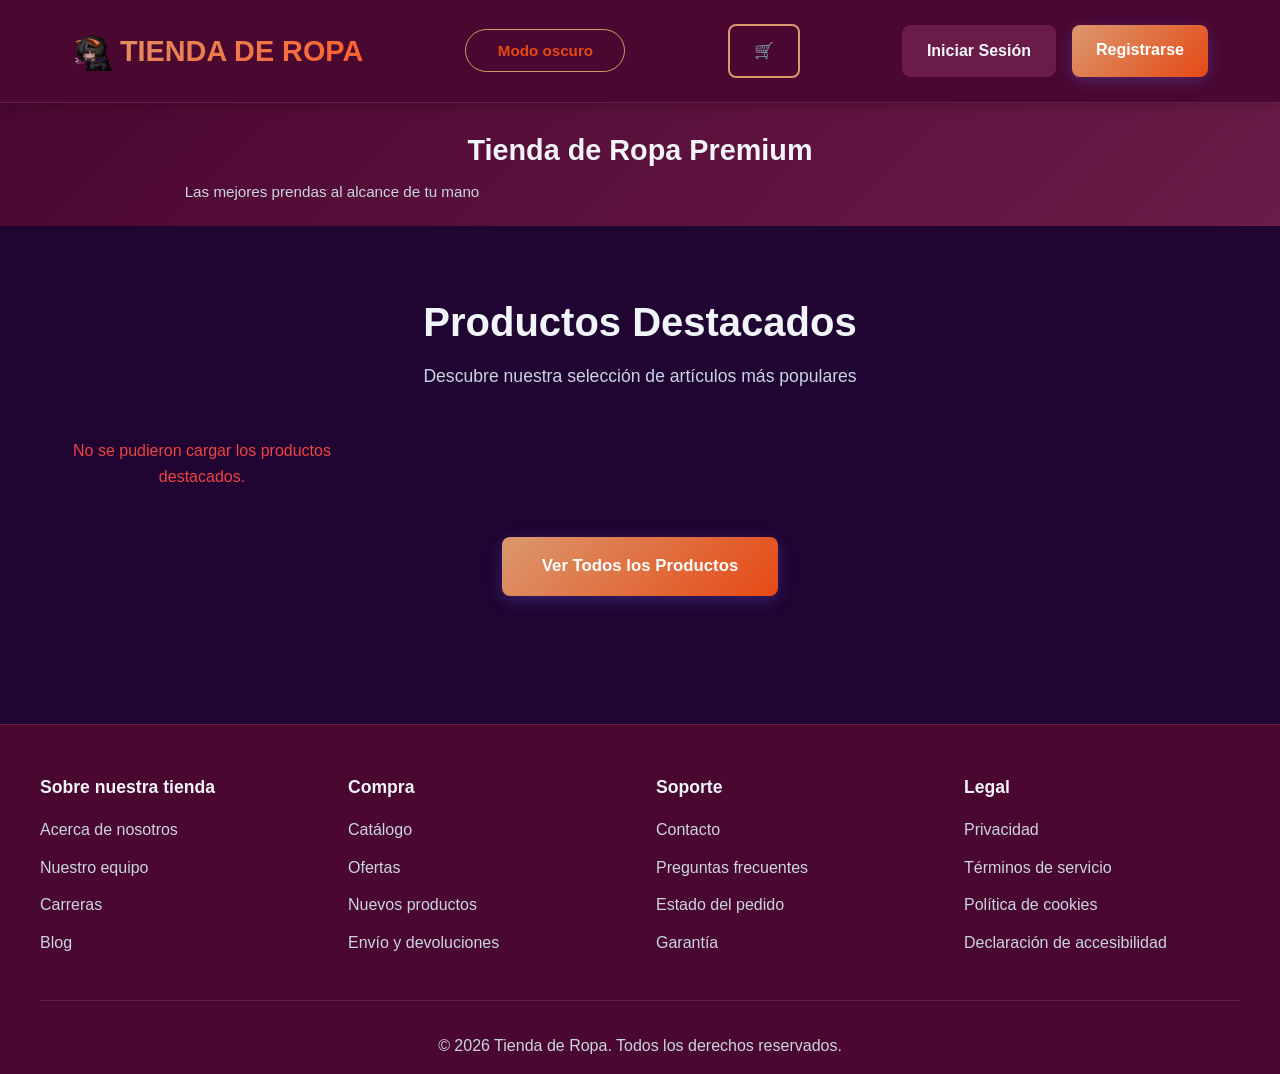
==== commit af670619: "feat: Login, Registro y Carrito" ====
--- a/IU/index.html
+++ b/IU/index.html
@@ -1,32 +1,16 @@
-<!DOCTYPE html>
+﻿<!DOCTYPE html>
 <html lang="es">
 <head>
   <meta charset="UTF-8">
   <meta name="viewport" content="width=device-width, initial-scale=1.0">
   <title>Tienda de Ropa -</title>
   <link rel="icon" type="image/png" href="img/APOLO_2 (1).png">
-  <link rel="stylesheet" href="styles.css">
-  <link rel="stylesheet" href="sidebar-styles.css">
+  <link rel="stylesheet" href="style/styles.css">
+  <link rel="stylesheet" href="style/sidebar-styles.css">
 </head>
 <body>
   <!-- ==================== HEADER Y NAVEGACIÓN ==================== -->
-  <header>
-    <nav>
-      <a href="index.html" class="logo">
-        <img src="img/APOLO_2 (1).png" alt="Logo Tienda de Ropa">
-        <span>TIENDA DE ROPA</span>
-      </a>
-    
-      <button id="themeToggle" class="btn btn-outline theme-toggle" type="button">Modo oscuro</button>
-      <a href="cart.html" class="btn btn-outline cart-btn" title="Carrito de compras">
-        🛒 <span id="cartCount" class="cart-count"></span>
-      </a>
-      <div class="nav-auth">
-        <a href="login.html" class="btn btn-secondary">Iniciar Sesión</a>
-        <a href="register.html" class="btn btn-primary">Registrarse</a>
-      </div>
-    </nav>
-  </header>
+  <div id="navbar-container"></div>
 
 
   <section class="hero" id="inicio">
@@ -93,99 +77,15 @@
     </div>
   </footer>
 
-  <script>
-    // Agregar funcionalidad a los botones (conectar con backend después)
-    document.querySelectorAll('.btn-primary').forEach(btn => {
-      btn.addEventListener('click', function(e) {
-        if (this.textContent.includes('Agregar al Carrito')) {
-          e.preventDefault();
-          alert('Producto agregado al carrito. Pronto se conectará con el backend.');
-        }
-      });
-    });
-  </script>
-  <script src="theme-switch.js"></script>
-  <script src="sidebar-manager.js"></script>
-  <script>
-    // Productos destacados
-    const featuredProducts = [
-      {
-        id: 1,
-        name: 'Camiseta Premium Negro',
-        price: 29.99,
-        stock: 45,
-        category: 'Camisetas',
-        image: 'productos/camiseta.jpg'
-      },
-      {
-        id: 2,
-        name: 'Jeans Clásico Azul',
-        price: 59.99,
-        stock: 32,
-        category: 'Pantalones',
-        image: 'productos/pantaloners.jpg'
-      },
-      {
-        id: 3,
-        name: 'Sudadera Gris Comfort',
-        price: 44.99,
-        stock: 28,
-        category: 'Sudaderas',
-        image: 'productos/sudadera.jpg'
-      },
-      {
-        id: 4,
-        name: 'Tenis Deportivos Blanco',
-        price: 89.99,
-        stock: 15,
-        category: 'Calzado',
-        image: 'productos/tenis.jpg'
-      },
-      {
-        id: 5,
-        name: 'Chaqueta de Cuero Marrón',
-        price: 129.99,
-        stock: 8,
-        category: 'Chaquetas',
-        image: 'productos/chaqueta de cuero marron.jpg'
-      },
-      {
-        id: 6,
-        name: 'Bolsa de Mano Negra',
-        price: 79.99,
-        stock: 18,
-        category: 'Bolsas',
-        image: 'productos/Bolsa de Mano Negra.jpg'
-      }
-    ];
+  
+  <script src="js/theme-switch.js"></script>
+  <script src="js/cart-counter.js"></script>
+  <script src="js/add-to-cart.js"></script>
+  <script src="js/product-card.js"></script>
+  <script src="js/featured.js"></script>
+    <script src="js/sidebar-manager.js"></script>
+  <script src="js/navbar.js"></script>
+  <script src="js/toast.js"></script>
+</body>
+</html>
 
-    function renderFeaturedProducts() {
-      const container = document.getElementById('productsContainer');
-      container.innerHTML = featuredProducts.map(product => `
-        <div class="product-card">
-          <div class="product-image">
-            <img src="${product.image}" alt="${product.name}" onerror="this.src='data:image/svg+xml,%3Csvg xmlns=%22http://www.w3.org/2000/svg%22 width=%22100%22 height=%22100%22%3E%3Crect fill=%22%23ddd%22 width=%22100%22 height=%22100%22/%3E%3Ctext x=%2250%25%22 y=%2250%25%22 text-anchor=%22middle%22 dy=%22.3em%22 fill=%22%23666%22%3E🛍️%3C/text%3E%3C/svg%3E'" />
-          </div>
-          <div class="product-info">
-            <span class="product-category">${product.category}</span>
-            <h3>${product.name}</h3>
-            <p class="product-price">$${product.price.toFixed(2)}</p>
-            <div class="product-stock">
-              <span>${product.stock > 10 ? '✓ En stock' : product.stock > 0 ? '⚠️ Stock limitado' : 'Agotado'}</span>
-            </div>
-            <button class="btn btn-primary" onclick="addToCart(${product.id}, '${product.name}')">Agregar al Carrito</button>
-          </div>
-        </div>
-      `).join('');
-    }
-
-    function addToCart(productId, productName) {
-      alert(`${productName} agregado al carrito. Pronto se conectará con el backend.`);
-    }
-
-    document.addEventListener('DOMContentLoaded', () => {
-      renderFeaturedProducts();
-    });
-  </script>
-</body>
-</html>
--- a/IU/style/styles.css
+++ b/IU/style/styles.css
@@ -0,0 +1,1013 @@
+* {
+  margin: 0;
+  padding: 0;
+  box-sizing: border-box;
+}
+
+:root {
+  --primary: #db986e;
+  --primary-light: #ff7a52;
+  --primary-dark: #e64914;
+  --secondary: #ff5e2c;
+  --background: #200432;
+  --surface: #4a0730;
+  --surface-strong: #6b1b47;
+  --surface-light: #6b1b47;
+  --surface-muted: rgba(255, 255, 255, 0.04);
+  --text-primary: #f1f5f9;
+  --text-secondary: #cbd5e1;
+  --accent: #ff5e2c;
+  --error: #ef4444;
+  --success: #22c55e;
+  --border-color: #6b1b47;
+  --shadow: rgba(0, 0, 0, 0.2);
+}
+
+body.theme-dark {
+  --background: #200432;
+  --surface: #4a0730;
+  --surface-strong: #6b1b47;
+  --surface-light: #6b1b47;
+  --surface-muted: rgba(255, 255, 255, 0.04);
+  --text-primary: #f1f5f9;
+  --text-secondary: #cbd5e1;
+  --border-color: #6b1b47;
+  --shadow: rgba(0, 0, 0, 0.2);
+}
+
+body.theme-light {
+  --background: #cb9c6d;
+  --surface: #edceb7;
+  --surface-strong: #f0e3d3;
+  --surface-light: #cf724b;
+  --surface-muted: #9b6b40;
+  --text-primary: #1f1a17;
+  --text-secondary: #6b5b4d;
+  --border-color: #e1c5ac;
+  --shadow: rgba(0, 0, 0, 0.08);
+}
+
+html {
+  scroll-behavior: smooth;
+}
+
+body {
+  font-family: 'Segoe UI', Tahoma, Geneva, Verdana, sans-serif;
+  background: var(--background);
+  color: var(--text-primary);
+  line-height: 1.6;
+  overflow-x: hidden;
+}
+
+a {
+  text-decoration: none;
+  color: var(--primary-light);
+  transition: color 0.3s ease;
+}
+
+a:hover {
+  color: var(--primary);
+}
+
+header {
+  background: var(--surface);
+  padding: 1.5rem 0;
+  position: sticky;
+  top: 0;
+  z-index: 100;
+  border-bottom: 1px solid var(--border-color);
+  box-shadow: 0 2px 10px rgba(0, 0, 0, 0.2);
+}
+
+nav {
+  max-width: 1200px;
+  margin: 0 auto;
+  display: flex;
+  justify-content: space-between;
+  align-items: center;
+  padding: 0 2rem;
+}
+
+.logo {
+  font-size: 1.8rem;
+  font-weight: 700;
+  background: linear-gradient(135deg, var(--primary), var(--secondary));
+  -webkit-background-clip: text;
+  -webkit-text-fill-color: transparent;
+  background-clip: text;
+  display: flex;
+  align-items: center;
+  gap: 0.5rem;
+}
+
+.logo img {
+  width: 40px;
+  height: 40px;
+}
+
+.nav-links {
+  display: flex;
+  gap: 2rem;
+  list-style: none;
+}
+
+.nav-links a {
+  color: var(--text-secondary);
+  transition: color 0.3s ease;
+  font-weight: 500;
+}
+
+.nav-links a:hover {
+  color: var(--primary-light);
+}
+
+.nav-auth {
+  display: flex;
+  gap: 1rem;
+}
+
+.btn {
+  padding: 0.75rem 1.5rem;
+  border: none;
+  border-radius: 0.5rem;
+  font-size: 1rem;
+  font-weight: 600;
+  cursor: pointer;
+  transition: all 0.3s ease;
+  text-decoration: none;
+  display: inline-block;
+  text-align: center;
+}
+
+.btn-primary {
+  background: linear-gradient(135deg, var(--primary), var(--primary-dark));
+  color: white;
+  box-shadow: 0 4px 15px rgba(99, 102, 241, 0.3);
+}
+
+.btn-primary:hover {
+  transform: translateY(-2px);
+  box-shadow: 0 6px 20px rgba(99, 102, 241, 0.4);
+}
+
+.btn-secondary {
+  background: var(--surface-light);
+  color: var(--text-primary);
+  border: 1px solid var(--border-color);
+}
+
+.btn-secondary:hover {
+  background: var(--border-color);
+}
+
+.back-button {
+  display: inline-block;
+  margin-bottom: 1.5rem;
+  padding: 0.75rem 1.25rem;
+}
+
+.btn-outline {
+  background: transparent;
+  border: 2px solid var(--primary);
+  color: var(--primary-light);
+}
+
+.btn-outline:hover {
+  background: var(--primary);
+  color: white;
+}
+
+.cart-btn {
+  position: relative;
+  display: inline-flex;
+  align-items: center;
+  gap: 0.5rem;
+  border: 2px solid var(--primary);
+  background: transparent;
+  color: var(--primary-light);
+  padding: 0.75rem 1.5rem;
+  border-radius: 0.5rem;
+  font-weight: 600;
+  transition: all 0.3s ease;
+  text-decoration: none;
+  cursor: pointer;
+}
+
+.cart-btn:hover {
+  background: var(--primary);
+  color: white;
+}
+
+.cart-count {
+  position: absolute;
+  top: -8px;
+  right: -8px;
+  background: var(--error);
+  color: white;
+  border-radius: 50%;
+  width: 24px;
+  height: 24px;
+  display: flex;
+  align-items: center;
+  justify-content: center;
+  font-size: 0.75rem;
+  font-weight: 700;
+  min-width: 20px;
+}
+
+.hero {
+  background: linear-gradient(135deg, var(--surface), var(--surface-light));
+  padding: 1.5rem 2rem;
+  text-align: center;
+  margin-top: 0;
+}
+
+.hero h1 {
+  font-size: 1.8rem;
+  color: var(--text-primary);
+  margin-bottom: 0.5rem;
+  font-weight: 700;
+}
+
+.hero p {
+  font-size: 0.95rem;
+  color: var(--text-secondary);
+  margin-bottom: 0;
+  max-width: 600px;
+  line-height: 1.4;
+}
+
+.hero-buttons {
+  display: flex;
+  gap: 1rem;
+  justify-content: center;
+  flex-wrap: wrap;
+}
+
+.hero-buttons .btn {
+  padding: 1rem 2rem;
+  font-size: 1.1rem;
+}
+
+.section {
+  max-width: 1200px;
+  margin: 0 auto;
+  padding: 4rem 2rem;
+}
+
+.section-header {
+  text-align: center;
+  margin-bottom: 3rem;
+}
+
+.section-header h2 {
+  font-size: 2.5rem;
+  margin-bottom: 0.5rem;
+  color: var(--text-primary);
+}
+
+.section-header p {
+  font-size: 1.1rem;
+  color: var(--text-secondary);
+}
+
+.products-grid {
+  display: grid;
+  grid-template-columns: repeat(auto-fill, minmax(250px, 1fr));
+  gap: 2rem;
+}
+
+.product-card {
+  background: var(--surface);
+  border-radius: 0.75rem;
+  overflow: hidden;
+  border: 1px solid var(--border-color);
+  transition: all 0.3s ease;
+  display: flex;
+  flex-direction: column;
+}
+
+.product-card:hover {
+  transform: translateY(-5px);
+  border-color: var(--primary);
+  box-shadow: 0 10px 30px rgba(99, 102, 241, 0.2);
+}
+
+.product-image {
+  width: 100%;
+  height: 200px;
+  background: linear-gradient(135deg, var(--primary), var(--primary-dark));
+  display: flex;
+  align-items: center;
+  justify-content: center;
+  color: white;
+  font-size: 0.9rem;
+  text-align: center;
+  padding: 1rem;
+  overflow: hidden;
+}
+
+.product-image img {
+  width: 100%;
+  height: 100%;
+  object-fit: cover;
+}
+
+.product-info {
+  padding: 1.5rem;
+  flex: 1;
+  display: flex;
+  flex-direction: column;
+  justify-content: space-between;
+}
+
+.product-name {
+  font-size: 1.1rem;
+  font-weight: 600;
+  margin-bottom: 0.5rem;
+  color: var(--text-primary);
+}
+
+.product-description {
+  font-size: 0.9rem;
+  color: var(--text-secondary);
+  margin-bottom: 1rem;
+}
+
+.product-price {
+  font-size: 1.3rem;
+  font-weight: 700;
+  color: var(--accent);
+  margin-bottom: 1rem;
+}
+
+.product-card .btn {
+  width: 100%;
+}
+
+footer {
+  background: var(--surface);
+  border-top: 1px solid var(--border-color);
+  padding: 3rem 2rem 1rem;
+  margin-top: 4rem;
+}
+
+.footer-content {
+  max-width: 1200px;
+  margin: 0 auto;
+  display: grid;
+  grid-template-columns: repeat(auto-fit, minmax(200px, 1fr));
+  gap: 2rem;
+  margin-bottom: 2rem;
+}
+
+.footer-section h3 {
+  margin-bottom: 1rem;
+  color: var(--text-primary);
+  font-size: 1.1rem;
+}
+
+.footer-section ul {
+  list-style: none;
+}
+
+.footer-section ul li {
+  margin-bottom: 0.75rem;
+}
+
+.footer-section ul a {
+  color: var(--text-secondary);
+}
+
+.footer-bottom {
+  max-width: 1200px;
+  margin: 0 auto;
+  padding-top: 2rem;
+  border-top: 1px solid var(--border-color);
+  text-align: center;
+  color: var(--text-secondary);
+}
+
+.auth-container {
+  min-height: 100vh;
+  display: flex;
+  align-items: center;
+  justify-content: center;
+  padding: 2rem;
+  background: linear-gradient(135deg, var(--background), var(--surface));
+}
+
+.auth-wrapper {
+  width: 100%;
+  max-width: 900px;
+  display: grid;
+  grid-template-columns: 1fr 1fr;
+  gap: 0;
+  background: var(--surface);
+  border-radius: 1rem;
+  overflow: hidden;
+  box-shadow: 0 20px 60px rgba(0, 0, 0, 0.3);
+  border: 1px solid var(--border-color);
+  min-height: 620px;
+}
+
+.auth-side {
+  padding: 1rem;
+  display: flex;
+  align-items: stretch;
+  justify-content: center;
+  background: linear-gradient(135deg, var(--background), var(--surface));
+}
+
+.image-panel {
+  width: 100%;
+  height: 100%;
+  padding: 1rem;
+  border-radius: 1.25rem;
+  background: linear-gradient(135deg, rgba(255, 255, 255, 0.04), rgba(255, 255, 255, 0.06));
+  box-shadow: inset 0 0 0 1px rgba(255, 255, 255, 0.08);
+  display: flex;
+  align-items: center;
+  justify-content: center;
+}
+
+.auth-image {
+  width: 100%;
+  height: 100%;
+  object-fit: cover;
+  display: block;
+  border-radius: 1rem;
+  border: 1px solid rgba(255, 255, 255, 0.12);
+  box-shadow: 0 18px 50px rgba(0, 0, 0, 0.25);
+}
+
+.auth-side h2 {
+  font-size: 2rem;
+  margin-bottom: 1rem;
+  color: white;
+  font-weight: 800;
+}
+
+.auth-side p {
+  color: rgba(255, 255, 255, 0.8);
+  font-size: 1.1rem;
+  line-height: 1.8;
+  margin-bottom: 2rem;
+}
+
+.auth-features {
+  display: flex;
+  flex-direction: column;
+  gap: 1rem;
+}
+
+.auth-feature {
+  display: flex;
+  gap: 1rem;
+  align-items: flex-start;
+}
+
+
+.auth-feature-icon {
+  width: 24px;
+  height: 24px;
+  background: rgba(255, 255, 255, 0.3);
+  border-radius: 50%;
+  display: flex;
+  align-items: center;
+  justify-content: center;
+  flex-shrink: 0;
+  color: white;
+  font-weight: bold;
+}
+
+.auth-feature-text {
+  color: rgba(255, 255, 255, 0.9);
+  font-size: 0.95rem;
+}
+
+.form-container {
+  padding: 3rem;
+  display: flex;
+  flex-direction: column;
+  justify-content: center;
+}
+
+.form-header {
+  display: block;
+  margin-bottom: 2rem;
+}
+
+.back-button {
+  display: inline-flex;
+  align-items: center;
+  justify-content: center;
+  padding: 0.75rem 1.25rem;
+  min-width: 130px;
+  white-space: nowrap;
+  margin-bottom: 1.25rem;
+}
+
+.form-intro {
+  display: block;
+}
+
+.form-header h2 {
+  font-size: 2rem;
+  margin-bottom: 0.5rem;
+  color: var(--text-primary);
+}
+
+.form-header p {
+  color: var(--text-secondary);
+  font-size: 0.95rem;
+}
+
+.form-group {
+  margin-bottom: 1.5rem;
+}
+
+.form-group label {
+  display: block;
+  margin-bottom: 0.5rem;
+  color: var(--text-primary);
+  font-weight: 600;
+  font-size: 0.95rem;
+}
+
+.form-group input,
+.form-group textarea,
+.form-group select {
+  width: 100%;
+  padding: 0.75rem 1rem;
+  background: var(--background);
+  border: 1px solid var(--border-color);
+  border-radius: 0.5rem;
+  color: var(--text-primary);
+  font-size: 1rem;
+  transition: all 0.3s ease;
+}
+
+.form-group input:focus,
+.form-group textarea:focus,
+.form-group select:focus {
+  outline: none;
+  border-color: var(--primary);
+  background: var(--background);
+  box-shadow: 0 0 0 3px rgba(99, 102, 241, 0.1);
+}
+
+.form-group input::placeholder {
+  color: var(--text-secondary);
+}
+
+.form-group textarea {
+  resize: vertical;
+  min-height: 100px;
+}
+
+.form-options {
+  display: flex;
+  justify-content: space-between;
+  align-items: center;
+  margin-bottom: 1.5rem;
+}
+
+.form-actions {
+  margin-top: 1rem;
+}
+
+.checkbox-wrap {
+  display: flex;
+  align-items: center;
+  gap: 0.5rem;
+  cursor: pointer;
+  color: var(--text-secondary);
+  font-size: 0.95rem;
+}
+
+.checkbox-wrap input {
+  width: auto;
+  cursor: pointer;
+  accent-color: var(--primary);
+}
+
+.form-options .link {
+  color: var(--primary-light);
+  font-size: 0.95rem;
+}
+
+.form-divider {
+  display: flex;
+  align-items: center;
+  margin: 1.5rem 0;
+  gap: 1rem;
+  color: var(--text-secondary);
+}
+
+.form-divider::before,
+.form-divider::after {
+  content: '';
+  flex: 1;
+  height: 1px;
+  background: var(--border-color);
+}
+
+.form-footer {
+  text-align: center;
+  color: var(--text-secondary);
+  font-size: 0.95rem;
+}
+
+.form-footer a {
+  color: var(--primary-light);
+  font-weight: 600;
+}
+
+.form-submit {
+  width: 100%;
+  padding: 0.85rem;
+  margin-top: 1rem;
+}
+
+.theme-toggle {
+  min-width: 160px;
+  border-radius: 999px;
+  font-size: 0.95rem;
+  background: transparent;
+  border: 1px solid var(--primary);
+  color: var(--primary-dark);
+}
+
+.dashboard-header,
+.profile-header {
+  display: grid;
+  grid-template-columns: 1fr auto;
+  gap: 1rem;
+  align-items: center;
+  margin-bottom: 2rem;
+}
+
+.dashboard-intro h1,
+.profile-intro h1 {
+  font-size: 2.4rem;
+  margin-bottom: 0.5rem;
+  color: var(--text-primary);
+}
+
+.dashboard-intro p,
+.profile-intro p {
+  color: var(--text-secondary);
+  font-size: 1rem;
+}
+
+.stats-grid {
+  display: grid;
+  grid-template-columns: repeat(auto-fit, minmax(200px, 1fr));
+  gap: 1.5rem;
+  margin-bottom: 2rem;
+}
+
+.stat-card,
+.action-card,
+.profile-panel,
+.summary-card {
+  background: var(--surface);
+  border: 1px solid var(--border-color);
+  border-radius: 1rem;
+  padding: 1.75rem;
+  box-shadow: 0 20px 40px var(--shadow);
+}
+
+.stat-card h3,
+.summary-card h3,
+.action-card h3,
+.profile-panel h2 {
+  margin-bottom: 1rem;
+  color: var(--text-primary);
+}
+
+.stat-card p {
+  font-size: 2.5rem;
+  font-weight: 800;
+  color: var(--primary-dark);
+}
+
+.stat-card span {
+  color: var(--text-secondary);
+  display: block;
+  margin-top: 0.5rem;
+}
+
+.dashboard-actions {
+  display: grid;
+  grid-template-columns: repeat(auto-fit, minmax(170px, 1fr));
+  gap: 1rem;
+  margin-top: 2rem;
+}
+
+.action-card {
+  display: flex;
+  flex-direction: column;
+  gap: 1rem;
+}
+
+.action-card p {
+  color: var(--text-secondary);
+  line-height: 1.6;
+}
+
+.action-card .btn {
+  margin-top: auto;
+}
+
+.table-panel {
+  overflow-x: auto;
+  margin-top: 2rem;
+}
+
+.table-panel table {
+  width: 100%;
+  border-collapse: collapse;
+  min-width: 720px;
+}
+
+.table-panel th,
+.table-panel td {
+  padding: 1rem 1.25rem;
+  border-bottom: 1px solid var(--border-color);
+  text-align: left;
+  color: var(--text-secondary);
+}
+
+.table-panel th {
+  color: var(--text-primary);
+  font-weight: 700;
+}
+
+.table-panel tr:hover {
+  background: var(--surface-muted);
+}
+
+.table-panel .tag {
+  display: inline-flex;
+  align-items: center;
+  gap: 0.35rem;
+  padding: 0.38rem 0.8rem;
+  border-radius: 999px;
+  background: rgba(255, 94, 44, 0.14);
+  color: var(--primary-dark);
+  font-size: 0.88rem;
+  font-weight: 600;
+}
+
+.products-section {
+  max-width: 1200px;
+  margin: 0 auto;
+  padding: 4rem 2rem;
+}
+
+.section-header {
+  text-align: center;
+  margin-bottom: 3rem;
+}
+
+.section-header h2 {
+  font-size: 2.5rem;
+  margin-bottom: 0.5rem;
+  color: var(--text-primary);
+}
+
+.section-header p {
+  font-size: 1.1rem;
+  color: var(--text-secondary);
+}
+
+.product-category {
+  display: inline-block;
+  background: rgba(255, 122, 82, 0.2);
+  color: var(--primary-light);
+  padding: 0.35rem 0.75rem;
+  border-radius: 0.5rem;
+  font-size: 0.85rem;
+  font-weight: 600;
+  margin-bottom: 0.75rem;
+  text-transform: uppercase;
+}
+
+.product-stock {
+  display: flex;
+  align-items: center;
+  gap: 0.5rem;
+  margin-bottom: 1rem;
+  padding: 0.75rem;
+  background: var(--surface-light);
+  border-radius: 0.5rem;
+  font-size: 0.95rem;
+}
+
+.product-stock span {
+  color: var(--text-secondary);
+}
+
+.placeholder-image {
+  font-size: 4rem;
+  opacity: 0.8;
+}
+
+.section-footer {
+  text-align: center;
+  margin-top: 3rem;
+}
+
+.section-footer .btn {
+  padding: 1rem 2.5rem;
+  font-size: 1.05rem;
+}
+
+.profile-page {
+  display: flex;
+  flex-direction: column;
+  max-width: 800px;
+  margin: 0 auto;
+  gap: 2rem;
+}
+
+.profile-panel {
+  display: grid;
+  gap: 1.5rem;
+}
+
+.profile-panel label {
+  font-size: 0.95rem;
+  font-weight: 600;
+  color: var(--text-primary);
+}
+
+.profile-panel input,
+.profile-panel textarea,
+.profile-panel select {
+  background: var(--surface-muted);
+  border: 1px solid var(--border-color);
+  color: var(--text-primary);
+}
+
+.profile-panel textarea {
+  min-height: 120px;
+}
+
+.profile-panel .btn {
+  width: fit-content;
+}
+
+.summary-card {
+  display: flex;
+  flex-direction: column;
+  gap: 1rem;
+}
+
+.summary-card p {
+  color: var(--text-secondary);
+  line-height: 1.7;
+}
+
+/* Notification Styles */
+.notification {
+  position: fixed;
+  top: 20px;
+  right: 20px;
+  padding: 1rem 1.5rem;
+  background: var(--surface);
+  border-radius: 0.5rem;
+  box-shadow: 0 4px 12px var(--shadow);
+  z-index: 9999;
+  opacity: 0;
+  transform: translateX(400px) translateY(-20px);
+  transition: all 0.3s ease;
+  border-left: 4px solid var(--primary);
+  max-width: 300px;
+  font-weight: 500;
+  color: var(--text-primary);
+}
+
+.notification.show {
+  opacity: 1;
+  transform: translateX(0) translateY(0);
+}
+
+.notification-success {
+    background: var(--success);
+    color: white;
+    border-left: 4px solid rgba(0,0,0,0.2);
+}
+
+.notification-error {
+    background: var(--error);
+    color: white;
+    border-left: 4px solid rgba(0,0,0,0.2);
+}
+
+.notification-warning {
+    background: var(--warning);
+    color: white;
+    border-left: 4px solid rgba(0,0,0,0.2);
+}
+
+.notification-info {
+    background: var(--primary);
+    color: white;
+    border-left: 4px solid rgba(0,0,0,0.2);
+}
+
+@media (max-width: 980px) {
+  .profile-header {
+    grid-template-columns: 1fr;
+  }
+}
+
+@media (max-width: 768px) {
+  nav {
+    padding: 0 1rem;
+    flex-direction: column;
+    gap: 1rem;
+  }
+
+  .nav-links {
+    flex-wrap: wrap;
+    justify-content: center;
+  }
+
+  .hero h1 {
+    font-size: 2rem;
+  }
+
+  .hero p {
+    font-size: 1rem;
+  }
+
+  .hero-buttons {
+    flex-direction: column;
+    align-items: center;
+  }
+
+  .auth-wrapper {
+    grid-template-columns: 1fr;
+  }
+
+  .auth-side {
+    display: none;
+  }
+
+  .form-container {
+    padding: 2rem;
+  }
+
+  .section {
+    padding: 2rem 1rem;
+  }
+
+  .section-header h2 {
+    font-size: 1.8rem;
+  }
+
+  .products-grid {
+    grid-template-columns: repeat(auto-fill, minmax(200px, 1fr));
+    gap: 1.5rem;
+  }
+
+  .footer-content {
+    grid-template-columns: 1fr;
+    gap: 1.5rem;
+  }
+}
+
+@media (max-width: 480px) {
+  .hero h1 {
+    font-size: 1.5rem;
+  }
+
+  .logo {
+    font-size: 1.3rem;
+  }
+
+  .btn {
+    padding: 0.6rem 1.2rem;
+    font-size: 0.9rem;
+  }
+
+  .products-grid {
+    grid-template-columns: 1fr;
+  }
+
+
+}
+
+
+.nav-profile-pic { width: 40px; height: 40px; border-radius: 50%; object-fit: cover; border: 2px solid var(--primary-light); cursor: pointer; transition: transform 0.2s; }
+.nav-profile-pic:hover { transform: scale(1.05); }
+
+.toast-container { position: fixed; bottom: 20px; right: 20px; z-index: 9999; display: flex; flex-direction: column; gap: 10px; }
+.toast { background-color: var(--surface-light); color: var(--text-primary); padding: 1rem 1.5rem; border-radius: 8px; box-shadow: 0 4px 12px rgba(0,0,0,0.15); border-left: 4px solid var(--primary); transform: translateX(120%); transition: transform 0.3s cubic-bezier(0.68, -0.55, 0.265, 1.55); font-weight: 500; }
+.toast.show { transform: translateX(0); }
+.toast.success { border-left-color: #2e7d32; }
+.toast.error { border-left-color: #d32f2f; }
--- a/IU/style/sidebar-styles.css
+++ b/IU/style/sidebar-styles.css
@@ -0,0 +1,191 @@
+/* Estilos del Sidebar */
+
+.sidebar {
+  position: fixed;
+  left: -280px;
+  top: 0;
+  width: 280px;
+  height: 100vh;
+  background: var(--surface);
+  border-right: 1px solid var(--border-color);
+  box-shadow: 2px 0 20px var(--shadow);
+  overflow-y: auto;
+  z-index: 1000;
+  transition: left 0.3s ease;
+  display: flex;
+  flex-direction: column;
+}
+
+.sidebar.active {
+  left: 0;
+}
+
+.sidebar-header {
+  padding: 1.5rem;
+  border-bottom: 1px solid var(--border-color);
+  display: flex;
+  justify-content: space-between;
+  align-items: center;
+}
+
+.sidebar-header h3 {
+  color: var(--text-primary);
+  font-size: 1.1rem;
+}
+
+.sidebar-close {
+  background: none;
+  border: none;
+  color: var(--text-primary);
+  font-size: 1.5rem;
+  cursor: pointer;
+  padding: 0;
+  width: 32px;
+  height: 32px;
+  display: flex;
+  align-items: center;
+  justify-content: center;
+}
+
+.sidebar-content {
+  flex: 1;
+  padding: 1.5rem 0;
+}
+
+.sidebar-section {
+  padding: 0 1rem;
+  margin-bottom: 2rem;
+}
+
+.sidebar-section-title {
+  font-size: 0.85rem;
+  font-weight: 700;
+  color: var(--text-secondary);
+  text-transform: uppercase;
+  padding: 0.75rem 1rem;
+  margin-bottom: 0.5rem;
+  letter-spacing: 0.05em;
+}
+
+.sidebar-menu {
+  list-style: none;
+}
+
+.sidebar-menu li {
+  margin: 0;
+}
+
+.sidebar-menu a,
+.sidebar-menu button {
+  display: flex;
+  align-items: center;
+  gap: 0.75rem;
+  padding: 0.75rem 1rem;
+  color: var(--text-secondary);
+  text-decoration: none;
+  border: none;
+  background: none;
+  cursor: pointer;
+  width: 100%;
+  font-size: 0.95rem;
+  transition: all 0.3s ease;
+}
+
+.sidebar-menu a:hover,
+.sidebar-menu button:hover {
+  background: var(--surface-muted);
+  color: var(--text-primary);
+}
+
+.sidebar-footer {
+  padding: 1.5rem;
+  border-top: 1px solid var(--border-color);
+  display: flex;
+  flex-direction: column;
+  gap: 1rem;
+}
+
+.sidebar-footer .btn {
+  width: 100%;
+  padding: 0.65rem 1rem;
+  font-size: 0.9rem;
+}
+
+.sidebar-overlay {
+  position: fixed;
+  top: 0;
+  left: 0;
+  right: 0;
+  bottom: 0;
+  background: rgba(0, 0, 0, 0.5);
+  z-index: 999;
+  opacity: 0;
+  pointer-events: none;
+  transition: opacity 0.3s ease;
+}
+
+.sidebar-overlay.active {
+  opacity: 1;
+  pointer-events: all;
+}
+
+.sidebar-toggle {
+  position: fixed;
+  bottom: 2rem;
+  left: 2rem;
+  width: 56px;
+  height: 56px;
+  background: var(--primary-dark);
+  color: white;
+  border: none;
+  border-radius: 50%;
+  font-size: 1.5rem;
+  cursor: pointer;
+  z-index: 998;
+  box-shadow: 0 4px 15px var(--shadow);
+  display: flex;
+  align-items: center;
+  justify-content: center;
+  transition: all 0.3s ease;
+}
+
+.sidebar-toggle:hover {
+  transform: scale(1.1);
+  box-shadow: 0 6px 20px var(--shadow);
+}
+
+.sidebar-toggle.hide {
+  display: none;
+}
+
+main.with-sidebar {
+  margin-left: 0;
+}
+
+@media (max-width: 768px) {
+  .sidebar {
+    left: -280px;
+  }
+
+  .sidebar-toggle {
+    display: flex;
+  }
+}
+
+.sidebar-icon {
+  font-size: 1.1rem;
+  width: 20px;
+  text-align: center;
+  flex-shrink: 0;
+}
+
+.admin-link {
+  color: var(--primary-light) !important;
+  font-weight: 500;
+  font-size: 0.9rem;
+}
+
+.admin-link:hover {
+  background: rgba(255, 122, 82, 0.1) !important;
+  color: var(--primary) !important;
+}
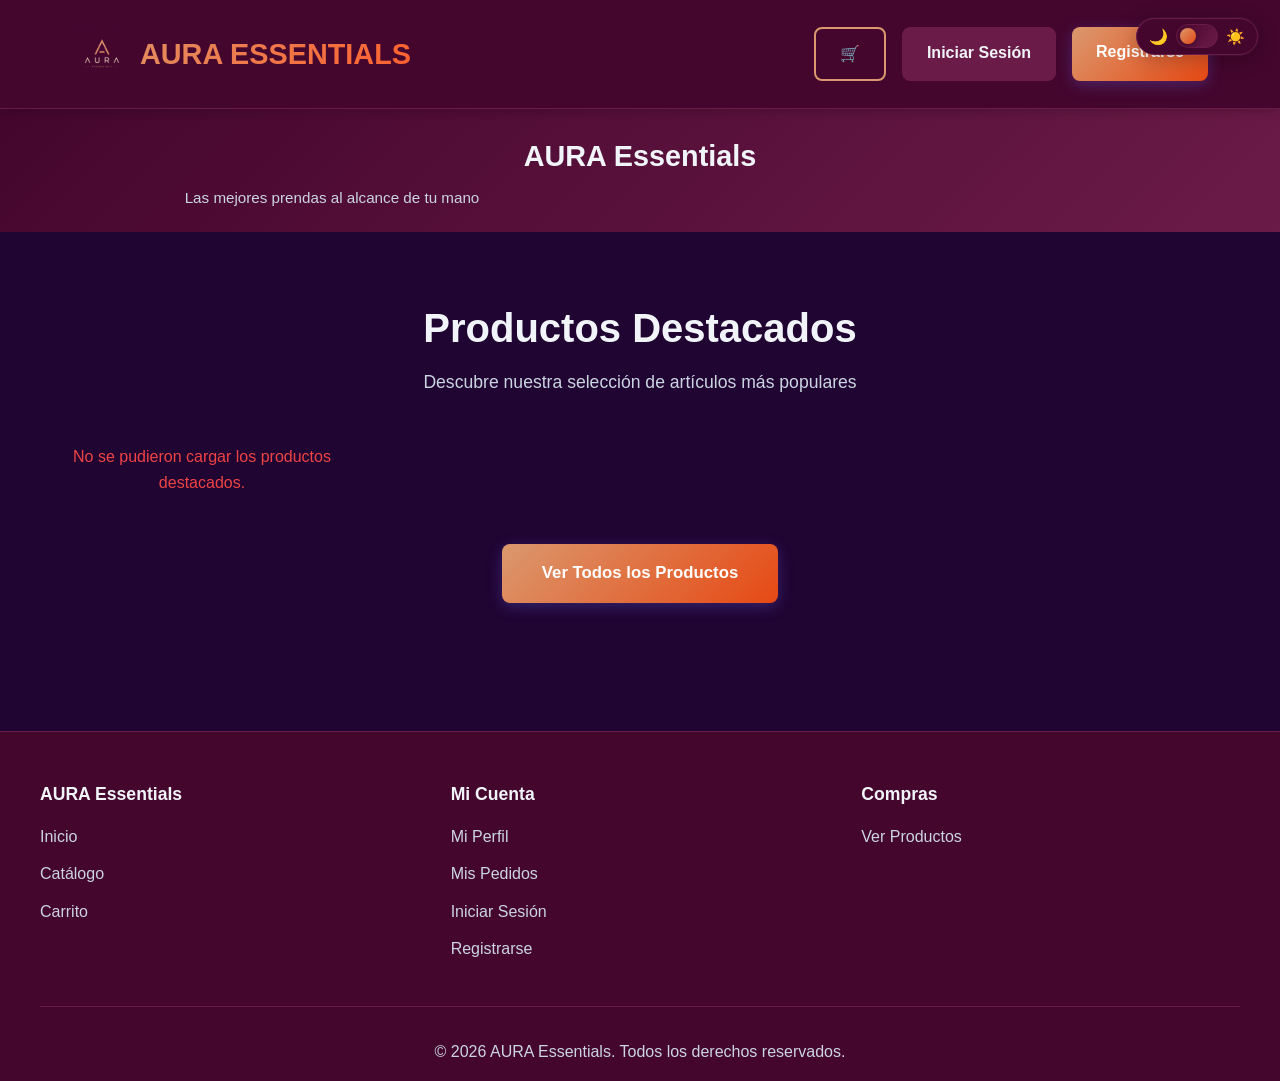
==== commit f5802dbe: "feat & refactor & bugfix: Panel Admin Se hicieron cambios grandes en toda la estructura del proyecto" ====
--- a/IU/index.html
+++ b/IU/index.html
@@ -1,91 +1,44 @@
-﻿<!DOCTYPE html>
+<!DOCTYPE html>
 <html lang="es">
 <head>
   <meta charset="UTF-8">
   <meta name="viewport" content="width=device-width, initial-scale=1.0">
-  <title>Tienda de Ropa -</title>
-  <link rel="icon" type="image/png" href="img/APOLO_2 (1).png">
+  <title>AURA Essentials</title>
+  <link rel="icon" type="image/png" href="img/dark_logo.png">
   <link rel="stylesheet" href="style/styles.css">
   <link rel="stylesheet" href="style/sidebar-styles.css">
 </head>
 <body>
-  <!-- ==================== HEADER Y NAVEGACIÓN ==================== -->
   <div id="navbar-container"></div>
 
-
   <section class="hero" id="inicio">
-    <h1>Tienda de Ropa Premium</h1>
+    <h1>AURA Essentials</h1>
     <p class="center">Las mejores prendas al alcance de tu mano</p>
   </section>
 
-  <!-- ==================== PRODUCTOS DESTACADOS ==================== -->
   <section class="products-section" id="productos">
     <div class="section-header">
       <h2>Productos Destacados</h2>
       <p>Descubre nuestra selección de artículos más populares</p>
     </div>
     <div class="products-grid" id="productsContainer">
-      <!-- Los productos se cargarán aquí con JavaScript -->
     </div>
     <div class="section-footer">
       <a href="products.html" class="btn btn-primary">Ver Todos los Productos</a>
     </div>
   </section>
 
-  <!-- ==================== FOOTER ==================== -->
-  <footer>
-    <div class="footer-content">
-      <div class="footer-section">
-        <h3>Sobre nuestra tienda</h3>
-        <ul>
-          <li><a href="#">Acerca de nosotros</a></li>
-          <li><a href="#">Nuestro equipo</a></li>
-          <li><a href="#">Carreras</a></li>
-          <li><a href="#">Blog</a></li>
-        </ul>
-      </div>
-      <div class="footer-section">
-        <h3>Compra</h3>
-        <ul>
-          <li><a href="#">Catálogo</a></li>
-          <li><a href="#">Ofertas</a></li>
-          <li><a href="#">Nuevos productos</a></li>
-          <li><a href="#">Envío y devoluciones</a></li>
-        </ul>
-      </div>
-      <div class="footer-section">
-        <h3>Soporte</h3>
-        <ul>
-          <li><a href="#">Contacto</a></li>
-          <li><a href="#">Preguntas frecuentes</a></li>
-          <li><a href="#">Estado del pedido</a></li>
-          <li><a href="#">Garantía</a></li>
-        </ul>
-      </div>
-      <div class="footer-section">
-        <h3>Legal</h3>
-        <ul>
-          <li><a href="#">Privacidad</a></li>
-          <li><a href="#">Términos de servicio</a></li>
-          <li><a href="#">Política de cookies</a></li>
-          <li><a href="#">Declaración de accesibilidad</a></li>
-        </ul>
-      </div>
-    </div>
-    <div class="footer-bottom">
-      <p>&copy; 2026     Tienda de Ropa. Todos los derechos reservados.</p>
-    </div>
-  </footer>
+  <div id="footer-container"></div>
 
-  
+  <script src="js/config.js"></script>
   <script src="js/theme-switch.js"></script>
-  <script src="js/cart-counter.js"></script>
+
   <script src="js/add-to-cart.js"></script>
   <script src="js/product-card.js"></script>
   <script src="js/featured.js"></script>
-    <script src="js/sidebar-manager.js"></script>
+  <script src="js/sidebar-manager.js"></script>
   <script src="js/navbar.js"></script>
+  <script src="js/footer.js"></script>
   <script src="js/toast.js"></script>
 </body>
 </html>
-
--- a/IU/style/styles.css
+++ b/IU/style/styles.css
@@ -25,7 +25,7 @@
 
 body.theme-dark {
   --background: #200432;
-  --surface: #4a0730;
+  --surface: #44062d;
   --surface-strong: #6b1b47;
   --surface-light: #6b1b47;
   --surface-muted: rgba(255, 255, 255, 0.04);
@@ -37,7 +37,7 @@
 
 body.theme-light {
   --background: #cb9c6d;
-  --surface: #edceb7;
+  --surface: #f2d4bd;
   --surface-strong: #f0e3d3;
   --surface-light: #cf724b;
   --surface-muted: #9b6b40;
@@ -1011,3 +1011,116 @@
 .toast.show { transform: translateX(0); }
 .toast.success { border-left-color: #2e7d32; }
 .toast.error { border-left-color: #d32f2f; }
+/* ─── Theme Switch Widget ─────────────────────────────────────────────────── */
+#theme-switch-widget {
+  position: fixed;
+  top: 1.1rem;
+  right: 1.4rem;
+  z-index: 9999;
+  display: flex;
+  align-items: center;
+  gap: .5rem;
+  background: var(--surface);
+  border: 1px solid var(--border-color);
+  border-radius: 2rem;
+  padding: .35rem .75rem;
+  box-shadow: 0 4px 20px rgba(0,0,0,.25), 0 0 0 1px rgba(255,255,255,.04);
+  backdrop-filter: blur(8px);
+  transition: box-shadow .25s;
+}
+
+#theme-switch-widget:hover {
+  box-shadow: 0 6px 28px rgba(0,0,0,.35), 0 0 0 1px rgba(255,122,82,.18);
+}
+
+.tsw-icon {
+  font-size: .95rem;
+  line-height: 1;
+  user-select: none;
+  pointer-events: none;
+}
+
+.tsw-track {
+  position: relative;
+  width: 42px;
+  height: 24px;
+  cursor: pointer;
+  flex-shrink: 0;
+}
+
+.tsw-track input {
+  opacity: 0;
+  width: 0;
+  height: 0;
+  position: absolute;
+}
+
+.tsw-thumb {
+  position: absolute;
+  inset: 0;
+  border-radius: 2rem;
+  background: linear-gradient(135deg, #4a0730, #6b1b47);
+  border: 1.5px solid var(--border-color);
+  transition: background .3s;
+}
+
+.tsw-thumb::after {
+  content: '';
+  position: absolute;
+  top: 3px;
+  left: 3px;
+  width: 16px;
+  height: 16px;
+  border-radius: 50%;
+  background: linear-gradient(135deg, var(--primary), var(--primary-dark));
+  box-shadow: 0 2px 6px rgba(0,0,0,.35);
+  transition: transform .28s cubic-bezier(.34,1.56,.64,1), background .3s;
+}
+
+.tsw-track input:checked ~ .tsw-thumb {
+  background: linear-gradient(135deg, #fde7cc, #f0e3d3);
+  border-color: #e1c5ac;
+}
+
+.tsw-track input:checked ~ .tsw-thumb::after {
+  transform: translateX(18px);
+  background: linear-gradient(135deg, #e64914, #ff5e2c);
+}
+
+.tsw-track input:focus-visible ~ .tsw-thumb {
+  outline: 2px solid var(--primary);
+  outline-offset: 2px;
+}
+
+/* =========================================
+   Print Styles for Invoice
+========================================= */
+@media print {
+  body * {
+    visibility: hidden;
+  }
+  
+  #invoiceModal, #invoiceModal * {
+    visibility: visible;
+  }
+  
+  #invoiceModal {
+    position: absolute;
+    left: 0;
+    top: 0;
+    width: 100%;
+    background: transparent !important;
+  }
+  
+  .modal-content {
+    margin: 0;
+    width: 100%;
+    max-width: 100%;
+    box-shadow: none !important;
+    border: none !important;
+  }
+
+  .modal-actions {
+    display: none !important;
+  }
+}
